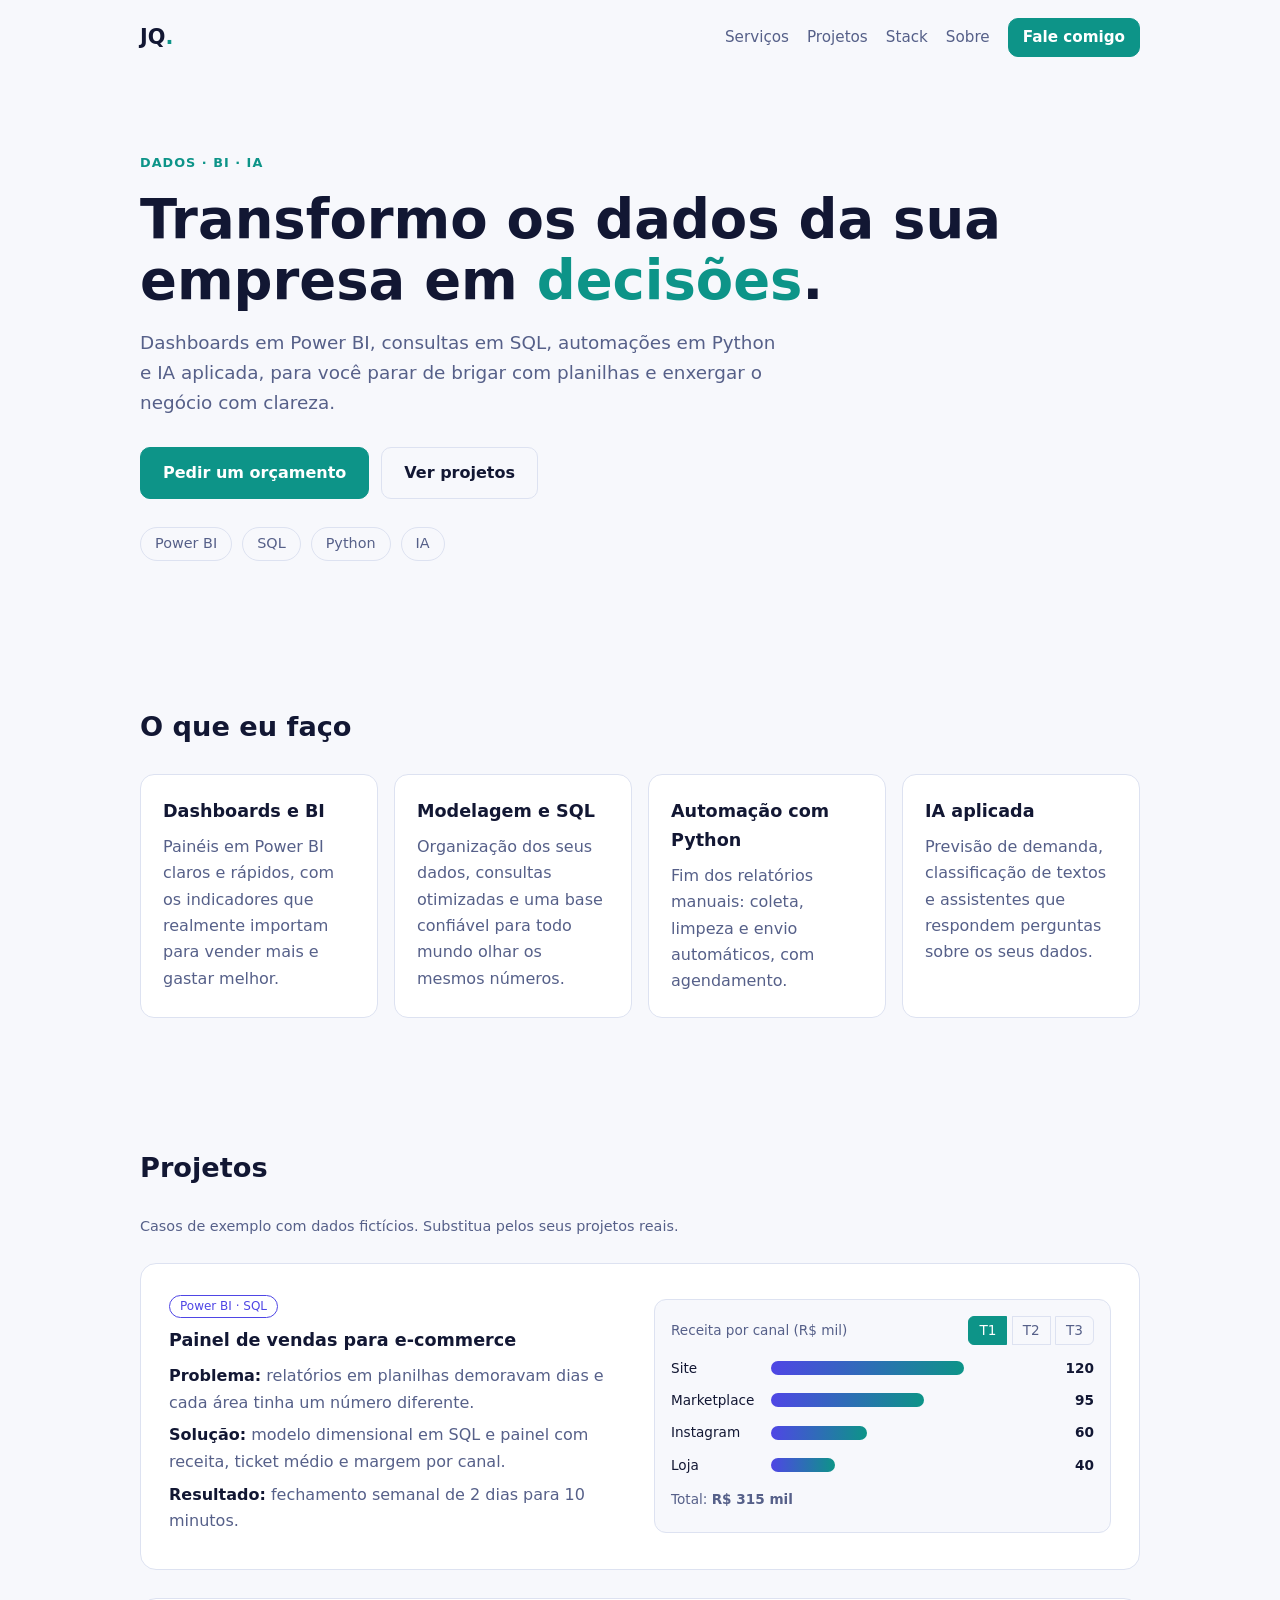
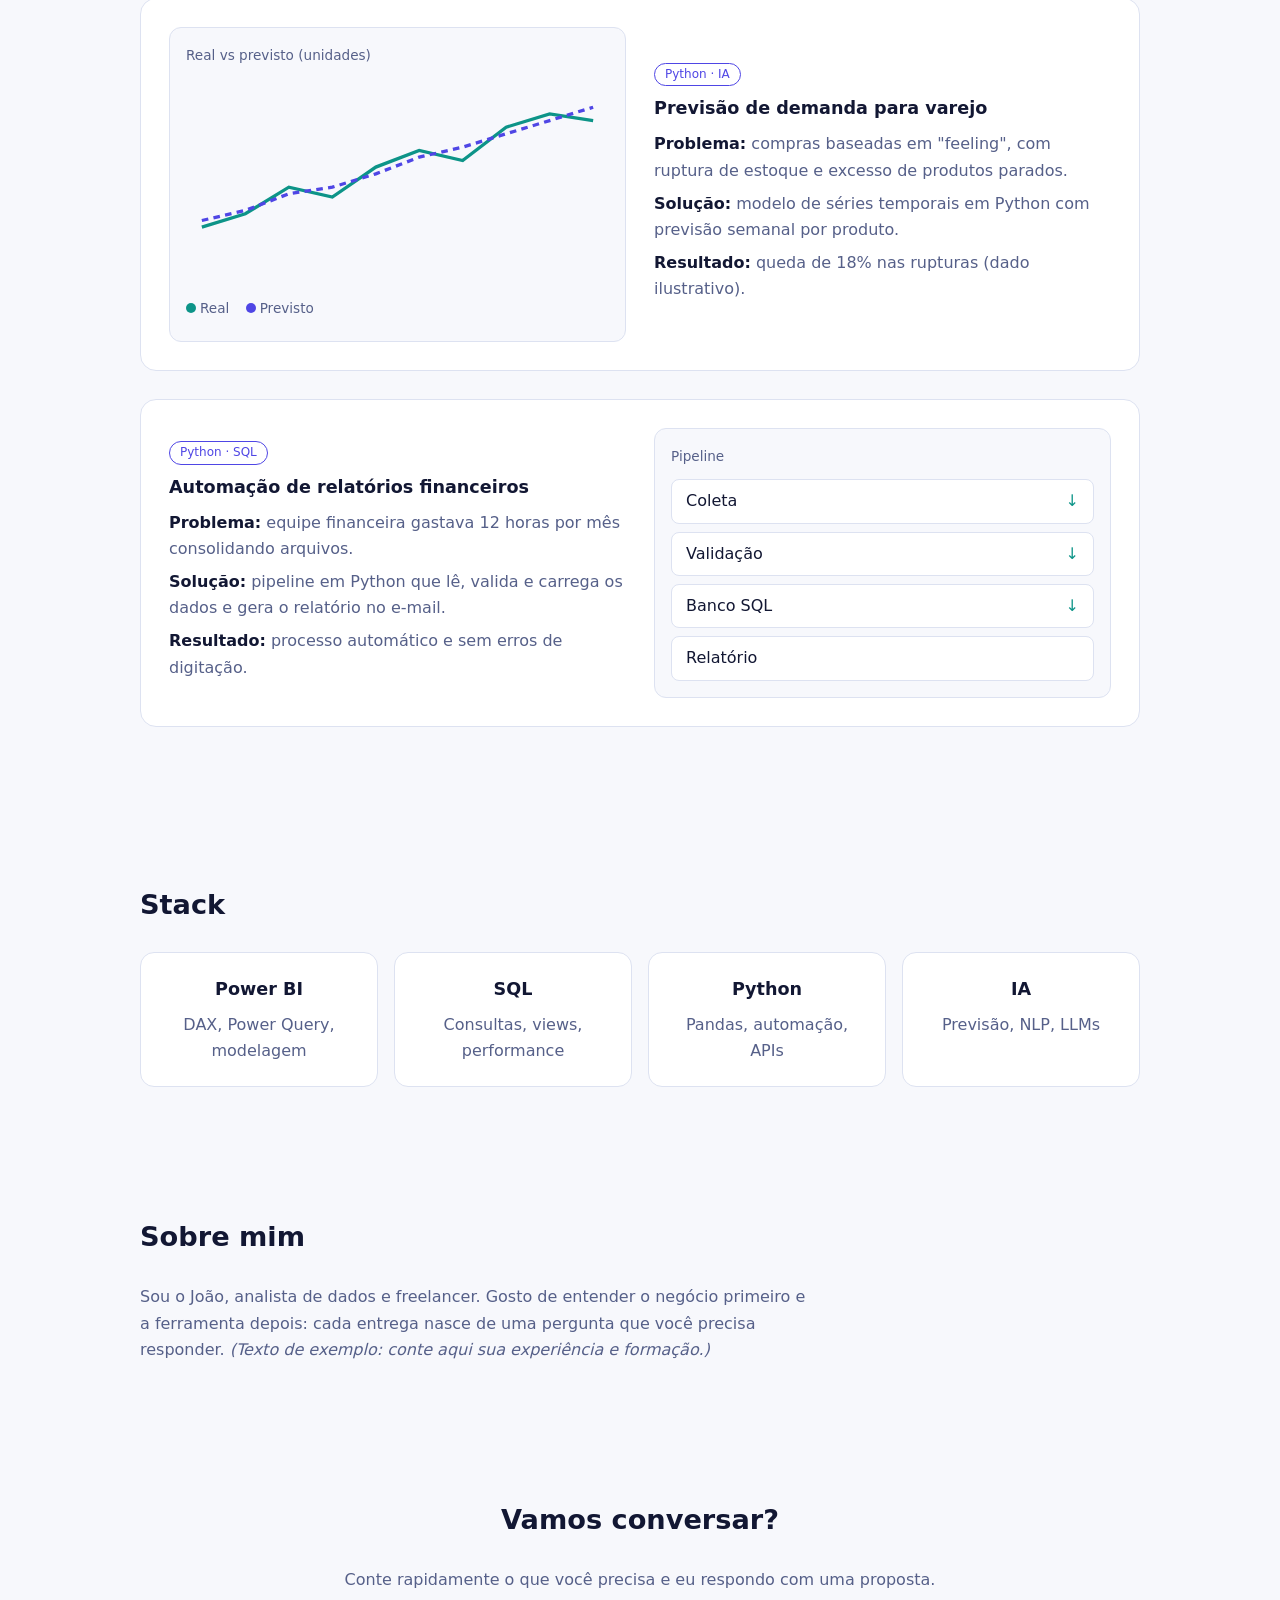
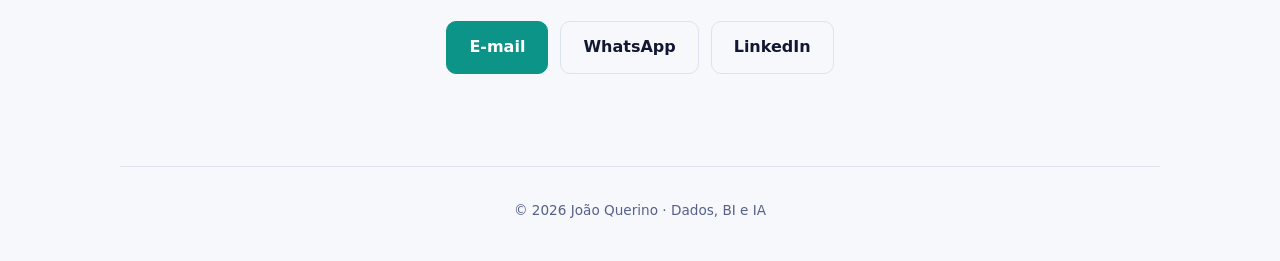
==== index.html @ 21e2fc3e "Versão de exemplo do portfolio" ====
<!doctype html>
<html lang="pt-BR">
<head>
  <meta charset="utf-8">
  <meta name="viewport" content="width=device-width, initial-scale=1">
  <title>João Querino | Dados, BI e IA</title>
  <meta name="description" content="Freelancer em Dados e BI: dashboards em Power BI, SQL, Python e soluções com IA para transformar dados em decisões.">
  <meta property="og:title" content="João Querino | Dados, BI e IA">
  <meta property="og:description" content="Dashboards, automação de relatórios e IA aplicada aos dados da sua empresa.">
  <meta property="og:type" content="website">
  <link rel="stylesheet" href="style.css">
</head>
<body>
  <header class="nav">
    <a class="brand" href="#topo">JQ<span>.</span></a>
    <nav>
      <a href="#servicos">Serviços</a>
      <a href="#projetos">Projetos</a>
      <a href="#stack">Stack</a>
      <a href="#sobre">Sobre</a>
      <a class="btn small" href="#contato">Fale comigo</a>
    </nav>
  </header>

  <main id="topo">
    <section class="hero">
      <p class="eyebrow">Dados · BI · IA</p>
      <h1>Transformo os dados da sua empresa em <em>decisões</em>.</h1>
      <p class="lead">Dashboards em Power BI, consultas em SQL, automações em Python e IA aplicada, para você parar de brigar com planilhas e enxergar o negócio com clareza.</p>
      <div class="actions">
        <a class="btn" href="#contato">Pedir um orçamento</a>
        <a class="btn ghost" href="#projetos">Ver projetos</a>
      </div>
      <ul class="badges">
        <li>Power BI</li><li>SQL</li><li>Python</li><li>IA</li>
      </ul>
    </section>

    <section id="servicos">
      <h2>O que eu faço</h2>
      <div class="grid">
        <article class="card">
          <h3>Dashboards e BI</h3>
          <p>Painéis em Power BI claros e rápidos, com os indicadores que realmente importam para vender mais e gastar melhor.</p>
        </article>
        <article class="card">
          <h3>Modelagem e SQL</h3>
          <p>Organização dos seus dados, consultas otimizadas e uma base confiável para todo mundo olhar os mesmos números.</p>
        </article>
        <article class="card">
          <h3>Automação com Python</h3>
          <p>Fim dos relatórios manuais: coleta, limpeza e envio automáticos, com agendamento.</p>
        </article>
        <article class="card">
          <h3>IA aplicada</h3>
          <p>Previsão de demanda, classificação de textos e assistentes que respondem perguntas sobre os seus dados.</p>
        </article>
      </div>
    </section>

    <section id="projetos">
      <h2>Projetos</h2>
      <p class="note">Casos de exemplo com dados fictícios. Substitua pelos seus projetos reais.</p>

      <article class="case">
        <div class="case-text">
          <span class="tag">Power BI · SQL</span>
          <h3>Painel de vendas para e-commerce</h3>
          <p><strong>Problema:</strong> relatórios em planilhas demoravam dias e cada área tinha um número diferente.</p>
          <p><strong>Solução:</strong> modelo dimensional em SQL e painel com receita, ticket médio e margem por canal.</p>
          <p><strong>Resultado:</strong> fechamento semanal de 2 dias para 10 minutos.</p>
        </div>
        <div class="demo" aria-label="Demonstração interativa com dados fictícios">
          <div class="demo-head">
            <span>Receita por canal (R$ mil)</span>
            <div class="seg" role="group" aria-label="Período">
              <button data-p="q1" class="on">T1</button>
              <button data-p="q2">T2</button>
              <button data-p="q3">T3</button>
            </div>
          </div>
          <div id="bars" class="bars"></div>
          <p class="demo-foot">Total: <strong id="total"></strong></p>
        </div>
      </article>

      <article class="case rev">
        <div class="case-text">
          <span class="tag">Python · IA</span>
          <h3>Previsão de demanda para varejo</h3>
          <p><strong>Problema:</strong> compras baseadas em "feeling", com ruptura de estoque e excesso de produtos parados.</p>
          <p><strong>Solução:</strong> modelo de séries temporais em Python com previsão semanal por produto.</p>
          <p><strong>Resultado:</strong> queda de 18% nas rupturas (dado ilustrativo).</p>
        </div>
        <div class="demo">
          <div class="demo-head"><span>Real vs previsto (unidades)</span></div>
          <svg id="line" viewBox="0 0 320 150" role="img" aria-label="Gráfico de linha real versus previsto"></svg>
          <p class="demo-foot"><span class="dot a"></span>Real <span class="dot b"></span>Previsto</p>
        </div>
      </article>

      <article class="case">
        <div class="case-text">
          <span class="tag">Python · SQL</span>
          <h3>Automação de relatórios financeiros</h3>
          <p><strong>Problema:</strong> equipe financeira gastava 12 horas por mês consolidando arquivos.</p>
          <p><strong>Solução:</strong> pipeline em Python que lê, valida e carrega os dados e gera o relatório no e-mail.</p>
          <p><strong>Resultado:</strong> processo automático e sem erros de digitação.</p>
        </div>
        <div class="demo">
          <div class="demo-head"><span>Pipeline</span></div>
          <ol class="flow">
            <li>Coleta</li><li>Validação</li><li>Banco SQL</li><li>Relatório</li>
          </ol>
        </div>
      </article>
    </section>

    <section id="stack">
      <h2>Stack</h2>
      <div class="grid four">
        <div class="card center"><h3>Power BI</h3><p>DAX, Power Query, modelagem</p></div>
        <div class="card center"><h3>SQL</h3><p>Consultas, views, performance</p></div>
        <div class="card center"><h3>Python</h3><p>Pandas, automação, APIs</p></div>
        <div class="card center"><h3>IA</h3><p>Previsão, NLP, LLMs</p></div>
      </div>
    </section>

    <section id="sobre">
      <h2>Sobre mim</h2>
      <p class="about">Sou o João, analista de dados e freelancer. Gosto de entender o negócio primeiro e a ferramenta depois: cada entrega nasce de uma pergunta que você precisa responder. <em>(Texto de exemplo: conte aqui sua experiência e formação.)</em></p>
    </section>

    <section id="contato" class="contact">
      <h2>Vamos conversar?</h2>
      <p>Conte rapidamente o que você precisa e eu respondo com uma proposta.</p>
      <div class="actions center-a">
        <a class="btn" href="mailto:seuemail@exemplo.com">E-mail</a>
        <a class="btn ghost" href="https://wa.me/5500000000000">WhatsApp</a>
        <a class="btn ghost" href="https://www.linkedin.com/in/seu-perfil">LinkedIn</a>
      </div>
    </section>
  </main>

  <footer>© <span id="y"></span> João Querino · Dados, BI e IA</footer>
  <script src="script.js"></script>
</body>
</html>
---- style.css ----
:root{
  --bg:#0b1020;--bg2:#121933;--text:#e8ecf8;--muted:#9aa6c7;--line:#243055;
  --accent:#5eead4;--accent2:#818cf8;--on-accent:#06231f;
}
@media (prefers-color-scheme: light){
  :root{--bg:#f7f8fc;--bg2:#fff;--text:#121733;--muted:#566089;--line:#dde2f1;
    --accent:#0d9488;--accent2:#4f46e5;--on-accent:#fff}
}
*{box-sizing:border-box}
html{scroll-behavior:smooth}
body{margin:0;background:var(--bg);color:var(--text);
  font:16px/1.65 system-ui,-apple-system,"Segoe UI",Roboto,sans-serif}
a{color:inherit;text-decoration:none}
main,.nav,footer{max-width:1040px;margin:0 auto;padding-left:20px;padding-right:20px}
section{padding:64px 0}
h1{font-size:clamp(2rem,5vw,3.4rem);line-height:1.12;margin:.3em 0}
h1 em{font-style:normal;color:var(--accent)}
h2{font-size:1.7rem;margin:0 0 24px}
h3{margin:0 0 8px;font-size:1.1rem}
p{margin:.4em 0}
.nav{display:flex;justify-content:space-between;align-items:center;padding-top:18px;padding-bottom:18px;
  position:sticky;top:0;background:color-mix(in srgb,var(--bg) 85%,transparent);backdrop-filter:blur(8px);z-index:5}
.nav nav{display:flex;gap:18px;align-items:center;font-size:.95rem;color:var(--muted)}
.nav nav a:hover{color:var(--text)}
.brand{font-weight:800;font-size:1.3rem}
.brand span{color:var(--accent)}
.hero{padding-top:72px}
.eyebrow{color:var(--accent);font-weight:600;letter-spacing:.08em;text-transform:uppercase;font-size:.8rem}
.lead{color:var(--muted);font-size:1.15rem;max-width:640px}
.actions{display:flex;gap:12px;flex-wrap:wrap;margin:28px 0}
.center-a{justify-content:center}
.btn{background:var(--accent);color:var(--on-accent);padding:12px 22px;border-radius:10px;font-weight:600;
  border:1px solid var(--accent);transition:transform .15s}
.btn:hover{transform:translateY(-2px)}
.btn.ghost{background:transparent;color:var(--text);border-color:var(--line)}
.btn.small{padding:6px 14px;color:var(--on-accent)}
.badges{display:flex;gap:10px;flex-wrap:wrap;list-style:none;padding:0}
.badges li{border:1px solid var(--line);padding:4px 14px;border-radius:99px;color:var(--muted);font-size:.9rem}
.grid{display:grid;grid-template-columns:repeat(auto-fit,minmax(230px,1fr));gap:16px}
.card{background:var(--bg2);border:1px solid var(--line);border-radius:14px;padding:22px}
.card p{color:var(--muted);margin:0}
.center{text-align:center}
.note{color:var(--muted);font-size:.9rem;margin-bottom:24px}
.case{display:grid;grid-template-columns:1fr 1fr;gap:28px;align-items:center;margin-bottom:28px;
  background:var(--bg2);border:1px solid var(--line);border-radius:16px;padding:28px}
.case.rev .demo{order:-1}
.case-text p{color:var(--muted)}
.case-text strong{color:var(--text)}
.tag{display:inline-block;font-size:.75rem;color:var(--accent2);border:1px solid var(--accent2);
  border-radius:99px;padding:1px 10px;margin-bottom:8px}
.demo{background:var(--bg);border:1px solid var(--line);border-radius:12px;padding:16px}
.demo-head{display:flex;justify-content:space-between;align-items:center;font-size:.85rem;color:var(--muted);margin-bottom:12px}
.seg button{background:none;border:1px solid var(--line);color:var(--muted);padding:2px 10px;cursor:pointer;font:inherit}
.seg button:first-child{border-radius:6px 0 0 6px}.seg button:last-child{border-radius:0 6px 6px 0}
.seg button.on{background:var(--accent);color:var(--on-accent);border-color:var(--accent)}
.bars{display:grid;gap:10px}
.bar{display:grid;grid-template-columns:90px 1fr 40px;gap:10px;align-items:center;font-size:.85rem}
.bar i{display:block;height:14px;border-radius:7px;background:linear-gradient(90deg,var(--accent2),var(--accent));
  transition:width .5s}
.bar b{text-align:right;font-weight:600}
.demo-foot{font-size:.85rem;color:var(--muted);margin-top:12px}
.dot{display:inline-block;width:10px;height:10px;border-radius:50%;margin:0 4px 0 12px}
.dot:first-child{margin-left:0}
.dot.a{background:var(--accent)}.dot.b{background:var(--accent2)}
svg{width:100%;height:auto}
.flow{list-style:none;margin:0;padding:0;display:grid;gap:8px}
.flow li{background:var(--bg2);border:1px solid var(--line);border-radius:8px;padding:8px 14px;position:relative}
.flow li:not(:last-child)::after{content:"↓";position:absolute;right:14px;color:var(--accent)}
.about{max-width:680px;color:var(--muted)}
.contact{text-align:center}
.contact p{color:var(--muted)}
footer{padding-top:32px;padding-bottom:40px;color:var(--muted);font-size:.85rem;border-top:1px solid var(--line);text-align:center}
@media (max-width:760px){
  .case{grid-template-columns:1fr}.case.rev .demo{order:0}
  .nav nav a:not(.btn){display:none}
  section{padding:44px 0}
}
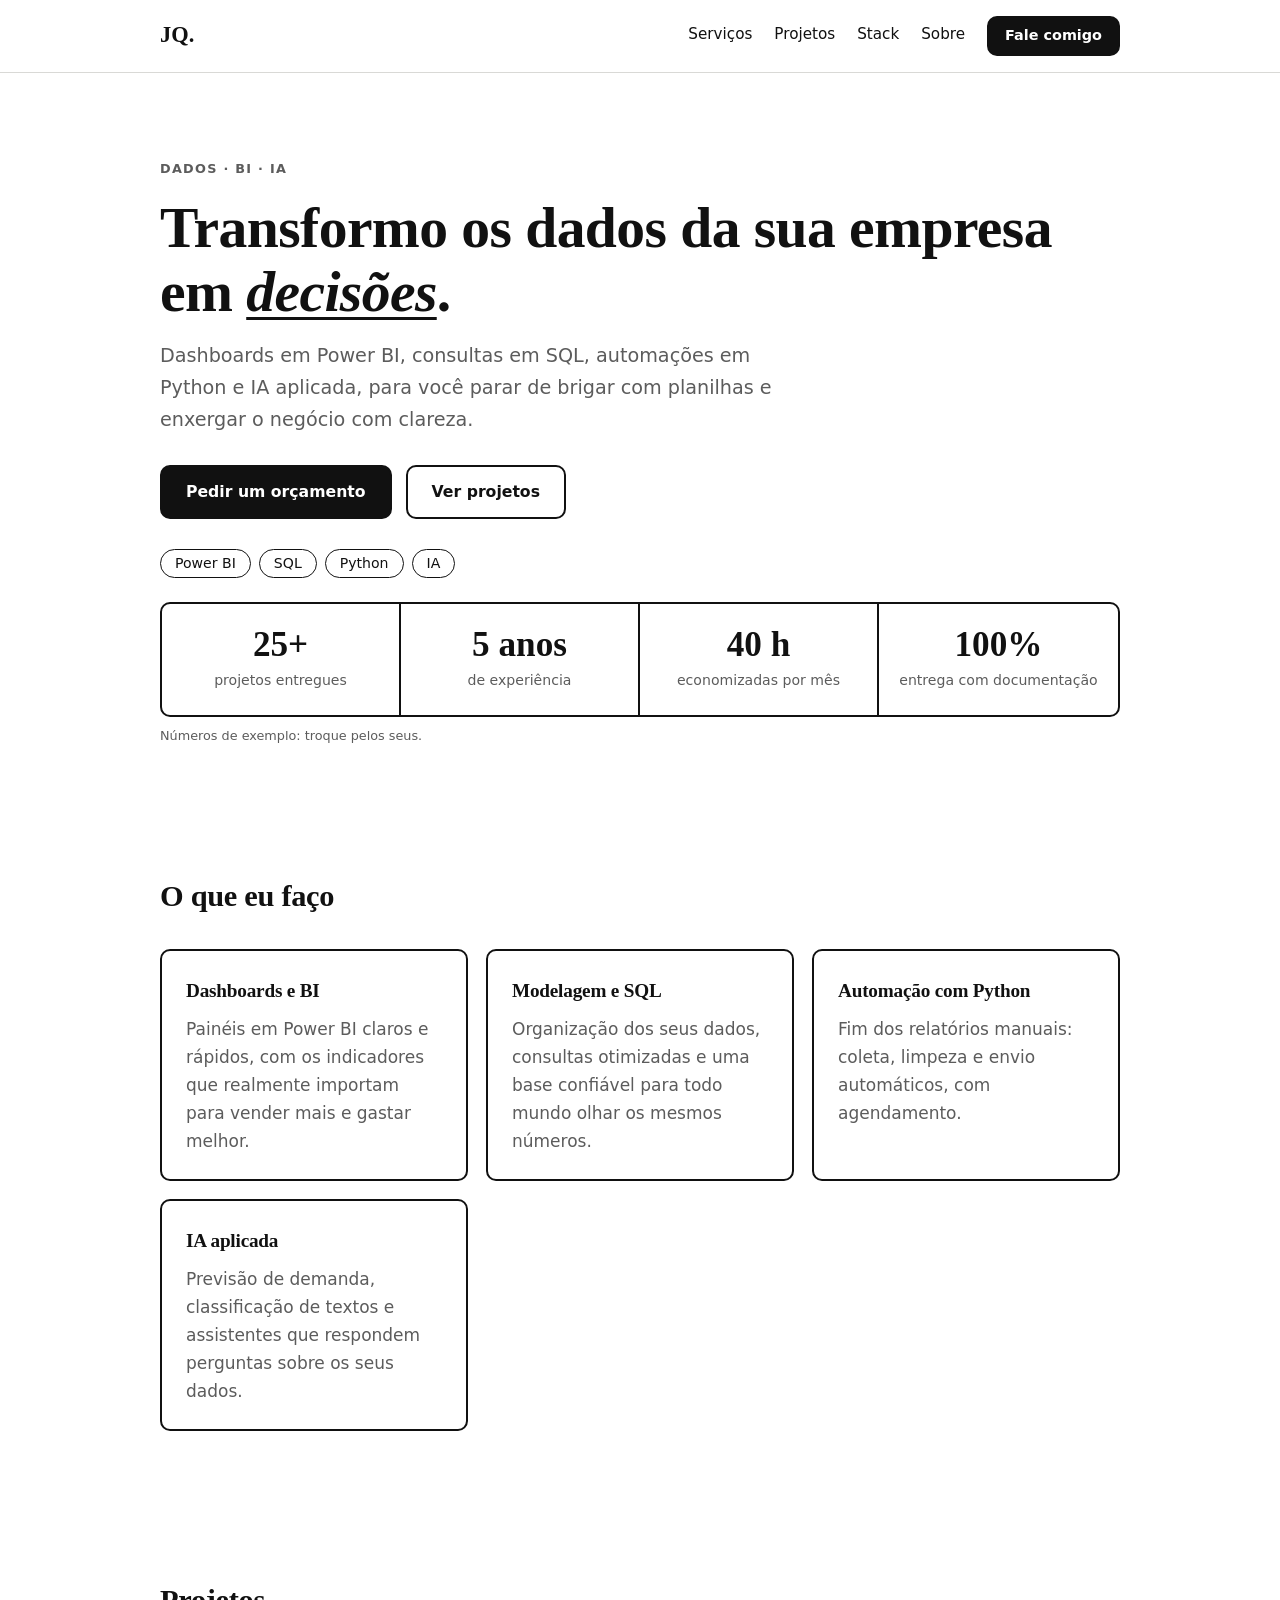
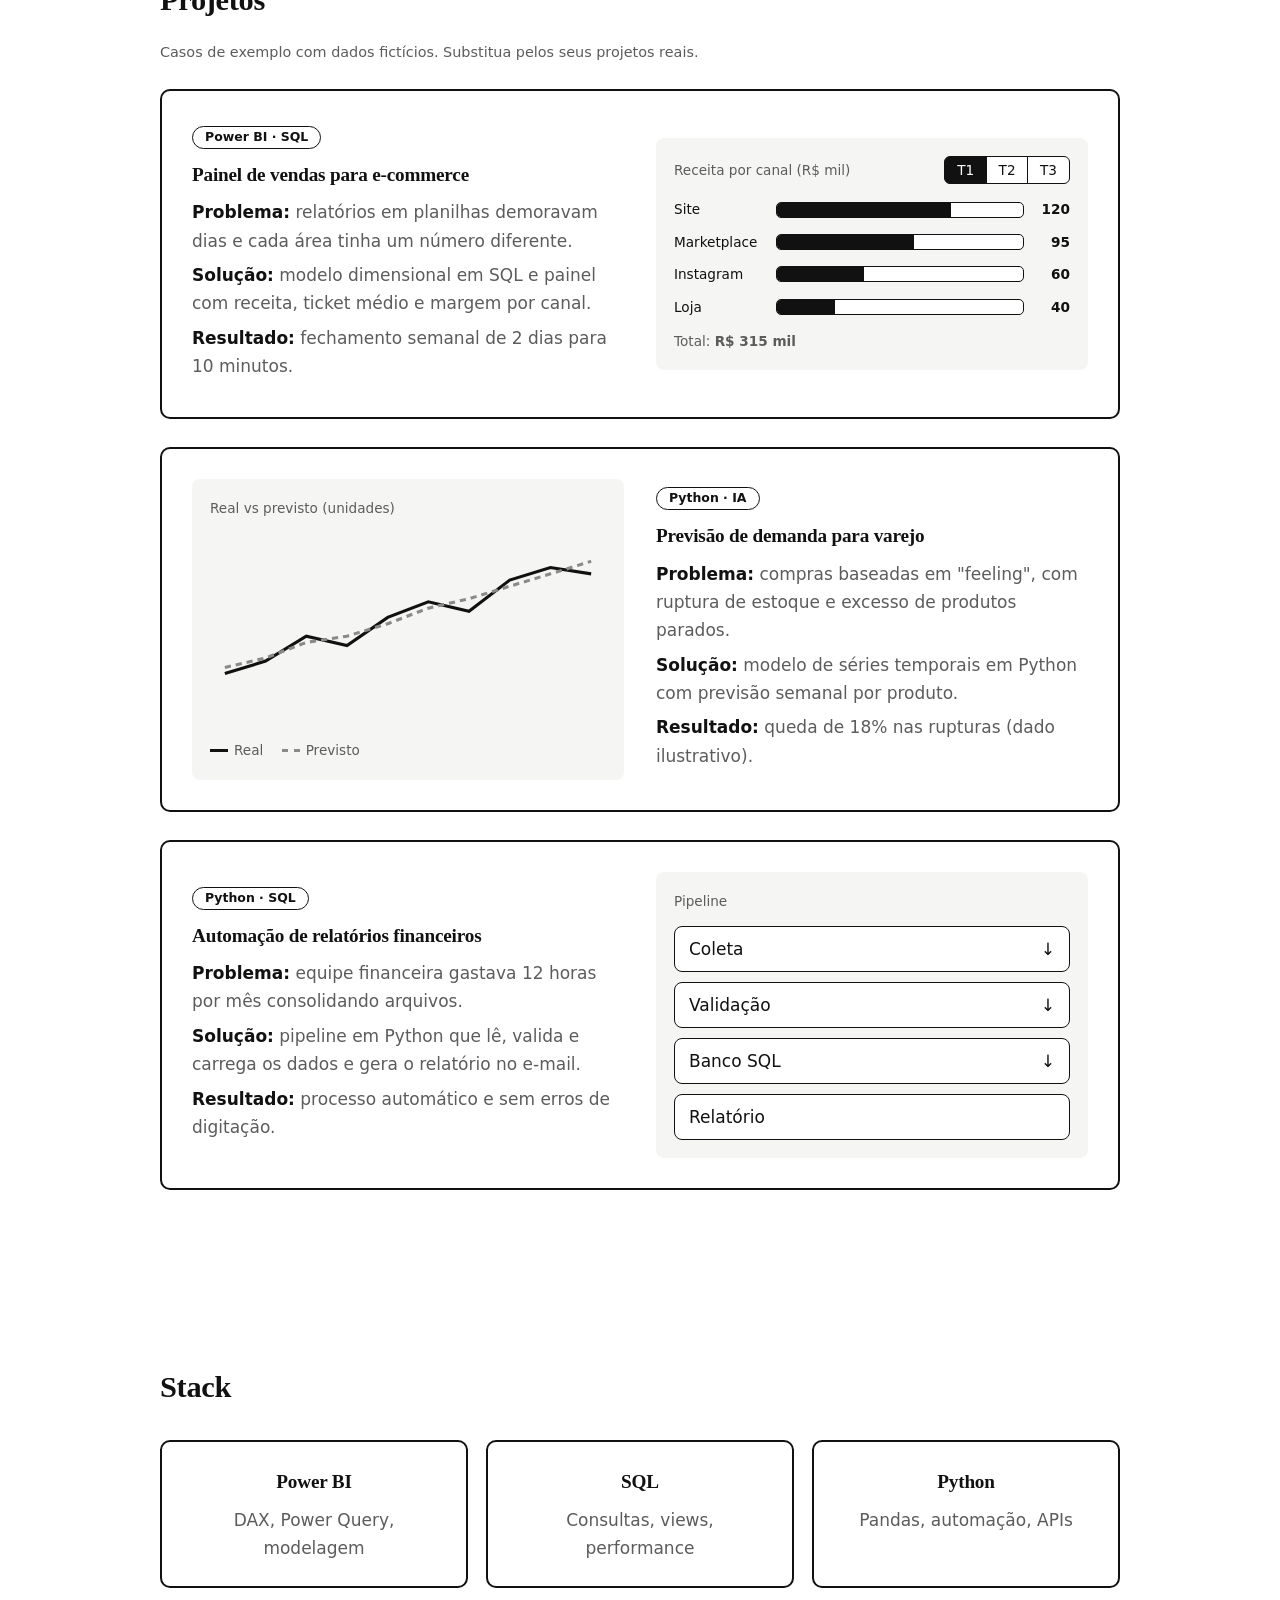
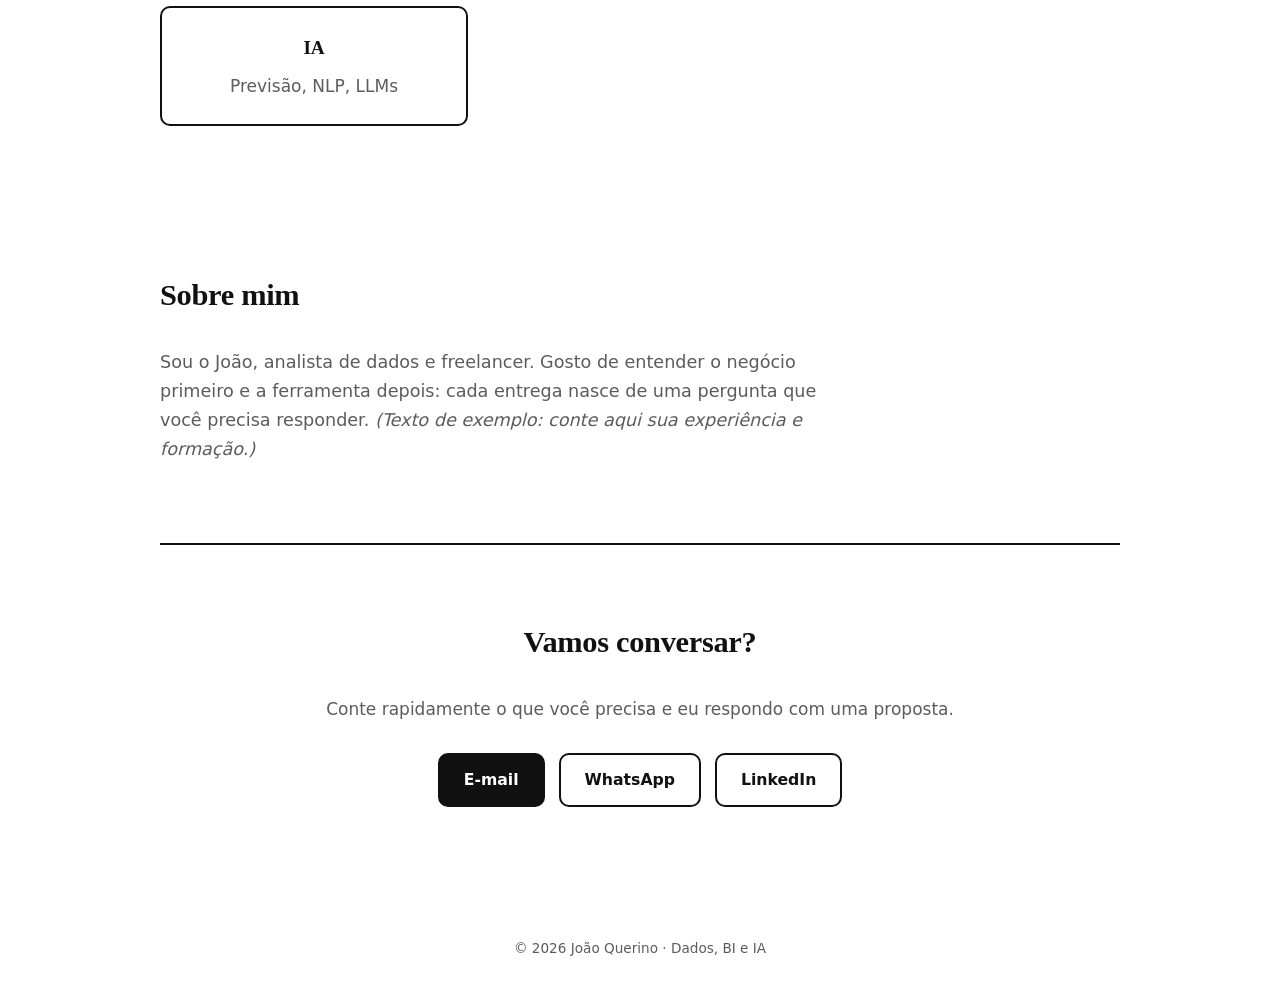
==== commit d1a71e4f: "Visual branco com contornos pretos, botoes com hover e faixa de numeros" ====
--- a/index.html
+++ b/index.html
@@ -34,6 +34,13 @@
       <ul class="badges">
         <li>Power BI</li><li>SQL</li><li>Python</li><li>IA</li>
       </ul>
+      <div class="stats">
+        <div><b>25+</b><span>projetos entregues</span></div>
+        <div><b>5 anos</b><span>de experiência</span></div>
+        <div><b>40 h</b><span>economizadas por mês</span></div>
+        <div><b>100%</b><span>entrega com documentação</span></div>
+      </div>
+      <p class="stats-note">Números de exemplo: troque pelos seus.</p>
     </section>
 
     <section id="servicos">
--- a/style.css
+++ b/style.css
@@ -1,77 +1,107 @@
 :root{
-  --bg:#0b1020;--bg2:#121933;--text:#e8ecf8;--muted:#9aa6c7;--line:#243055;
-  --accent:#5eead4;--accent2:#818cf8;--on-accent:#06231f;
-}
-@media (prefers-color-scheme: light){
-  :root{--bg:#f7f8fc;--bg2:#fff;--text:#121733;--muted:#566089;--line:#dde2f1;
-    --accent:#0d9488;--accent2:#4f46e5;--on-accent:#fff}
+  --bg:#fff;--soft:#f5f5f3;--text:#111;--muted:#5c5c5c;--line:#111;--hair:#d9d9d6;
+  --radius:10px;
 }
 *{box-sizing:border-box}
 html{scroll-behavior:smooth}
 body{margin:0;background:var(--bg);color:var(--text);
-  font:16px/1.65 system-ui,-apple-system,"Segoe UI",Roboto,sans-serif}
+  font:17px/1.65 system-ui,-apple-system,"Segoe UI",Roboto,sans-serif}
 a{color:inherit;text-decoration:none}
-main,.nav,footer{max-width:1040px;margin:0 auto;padding-left:20px;padding-right:20px}
-section{padding:64px 0}
-h1{font-size:clamp(2rem,5vw,3.4rem);line-height:1.12;margin:.3em 0}
-h1 em{font-style:normal;color:var(--accent)}
-h2{font-size:1.7rem;margin:0 0 24px}
-h3{margin:0 0 8px;font-size:1.1rem}
+main,.nav,footer{max-width:1000px;margin:0 auto;padding-left:20px;padding-right:20px}
+section{padding:72px 0}
+h1,h2,h3{font-family:ui-serif,Georgia,"Times New Roman",serif;font-weight:700;letter-spacing:-.01em}
+h1{font-size:clamp(2.2rem,5.5vw,3.6rem);line-height:1.1;margin:.3em 0}
+h1 em{font-style:italic;text-decoration:underline;text-decoration-thickness:3px;text-underline-offset:6px}
+h2{font-size:1.9rem;margin:0 0 28px}
+h3{margin:0 0 8px;font-size:1.2rem}
 p{margin:.4em 0}
-.nav{display:flex;justify-content:space-between;align-items:center;padding-top:18px;padding-bottom:18px;
-  position:sticky;top:0;background:color-mix(in srgb,var(--bg) 85%,transparent);backdrop-filter:blur(8px);z-index:5}
-.nav nav{display:flex;gap:18px;align-items:center;font-size:.95rem;color:var(--muted)}
-.nav nav a:hover{color:var(--text)}
-.brand{font-weight:800;font-size:1.3rem}
-.brand span{color:var(--accent)}
-.hero{padding-top:72px}
-.eyebrow{color:var(--accent);font-weight:600;letter-spacing:.08em;text-transform:uppercase;font-size:.8rem}
-.lead{color:var(--muted);font-size:1.15rem;max-width:640px}
-.actions{display:flex;gap:12px;flex-wrap:wrap;margin:28px 0}
+
+/* Botões */
+.btn{display:inline-block;padding:12px 24px;border:2px solid var(--line);border-radius:var(--radius);
+  background:var(--text);color:#fff;font-weight:600;font-size:.98rem;cursor:pointer;
+  box-shadow:0 0 0 var(--line);transition:transform .15s,box-shadow .15s,background .15s,color .15s}
+.btn:hover{transform:translate(-3px,-3px);box-shadow:4px 4px 0 var(--line);background:#fff;color:var(--text)}
+.btn:active{transform:translate(0,0);box-shadow:0 0 0 var(--line)}
+.btn.ghost{background:#fff;color:var(--text)}
+.btn.ghost:hover{background:var(--text);color:#fff}
+.btn:focus-visible,.seg button:focus-visible,a:focus-visible{outline:3px solid #111;outline-offset:3px}
+.btn.small{padding:6px 16px;font-size:.9rem}
+
+.nav{display:flex;justify-content:space-between;align-items:center;padding-top:16px;padding-bottom:16px;
+  position:sticky;top:0;background:rgba(255,255,255,.92);backdrop-filter:blur(6px);z-index:5;
+  border-bottom:1px solid var(--hair);max-width:none;padding-left:max(20px,calc((100% - 1000px)/2 + 20px));
+  padding-right:max(20px,calc((100% - 1000px)/2 + 20px))}
+.nav nav{display:flex;gap:22px;align-items:center;font-size:.95rem}
+.nav nav a:not(.btn){background:linear-gradient(currentColor,currentColor) 0 100%/0 2px no-repeat;
+  transition:background-size .2s;padding-bottom:2px}
+.nav nav a:not(.btn):hover{background-size:100% 2px}
+.brand{font-family:ui-serif,Georgia,serif;font-weight:700;font-size:1.4rem}
+
+.hero{padding-top:80px;padding-bottom:48px}
+.eyebrow{font-weight:600;letter-spacing:.1em;text-transform:uppercase;font-size:.8rem;color:var(--muted)}
+.lead{color:var(--muted);font-size:1.2rem;max-width:640px}
+.actions{display:flex;gap:14px;flex-wrap:wrap;margin:30px 0}
 .center-a{justify-content:center}
-.btn{background:var(--accent);color:var(--on-accent);padding:12px 22px;border-radius:10px;font-weight:600;
-  border:1px solid var(--accent);transition:transform .15s}
-.btn:hover{transform:translateY(-2px)}
-.btn.ghost{background:transparent;color:var(--text);border-color:var(--line)}
-.btn.small{padding:6px 14px;color:var(--on-accent)}
-.badges{display:flex;gap:10px;flex-wrap:wrap;list-style:none;padding:0}
-.badges li{border:1px solid var(--line);padding:4px 14px;border-radius:99px;color:var(--muted);font-size:.9rem}
-.grid{display:grid;grid-template-columns:repeat(auto-fit,minmax(230px,1fr));gap:16px}
-.card{background:var(--bg2);border:1px solid var(--line);border-radius:14px;padding:22px}
+.badges{display:flex;gap:8px;flex-wrap:wrap;list-style:none;padding:0;margin:0}
+.badges li{border:1.5px solid var(--line);padding:2px 14px;border-radius:99px;font-size:.88rem;font-weight:500}
+
+/* Números */
+.stats{display:grid;grid-template-columns:repeat(4,1fr);border:2px solid var(--line);border-radius:var(--radius);
+  margin:24px 0 8px;overflow:hidden}
+.stats div{padding:22px 16px;text-align:center;border-right:2px solid var(--line)}
+.stats div:last-child{border-right:0}
+.stats b{display:block;font-family:ui-serif,Georgia,serif;font-size:2.2rem;line-height:1.1}
+.stats span{font-size:.88rem;color:var(--muted)}
+.stats-note{font-size:.8rem;color:var(--muted)}
+
+.grid{display:grid;grid-template-columns:repeat(auto-fit,minmax(230px,1fr));gap:18px}
+.card{border:2px solid var(--line);border-radius:var(--radius);padding:24px;background:#fff;
+  transition:transform .15s,box-shadow .15s}
+.card:hover{transform:translate(-3px,-3px);box-shadow:5px 5px 0 var(--line)}
 .card p{color:var(--muted);margin:0}
 .center{text-align:center}
-.note{color:var(--muted);font-size:.9rem;margin-bottom:24px}
-.case{display:grid;grid-template-columns:1fr 1fr;gap:28px;align-items:center;margin-bottom:28px;
-  background:var(--bg2);border:1px solid var(--line);border-radius:16px;padding:28px}
+.note{color:var(--muted);font-size:.9rem;margin:-12px 0 24px}
+
+.case{display:grid;grid-template-columns:1fr 1fr;gap:32px;align-items:center;margin-bottom:28px;
+  border:2px solid var(--line);border-radius:var(--radius);padding:30px}
 .case.rev .demo{order:-1}
 .case-text p{color:var(--muted)}
 .case-text strong{color:var(--text)}
-.tag{display:inline-block;font-size:.75rem;color:var(--accent2);border:1px solid var(--accent2);
-  border-radius:99px;padding:1px 10px;margin-bottom:8px}
-.demo{background:var(--bg);border:1px solid var(--line);border-radius:12px;padding:16px}
-.demo-head{display:flex;justify-content:space-between;align-items:center;font-size:.85rem;color:var(--muted);margin-bottom:12px}
-.seg button{background:none;border:1px solid var(--line);color:var(--muted);padding:2px 10px;cursor:pointer;font:inherit}
-.seg button:first-child{border-radius:6px 0 0 6px}.seg button:last-child{border-radius:0 6px 6px 0}
-.seg button.on{background:var(--accent);color:var(--on-accent);border-color:var(--accent)}
+.tag{display:inline-block;font-size:.78rem;font-weight:600;border:1.5px solid var(--line);
+  border-radius:99px;padding:0 12px;margin-bottom:10px}
+.demo{background:var(--soft);border-radius:8px;padding:18px}
+.demo-head{display:flex;justify-content:space-between;align-items:center;font-size:.85rem;color:var(--muted);margin-bottom:14px}
+.seg{display:flex}
+.seg button{background:#fff;border:1.5px solid var(--line);color:var(--text);padding:2px 12px;cursor:pointer;
+  font:inherit;font-size:.85rem;margin-left:-1.5px;transition:background .15s,color .15s}
+.seg button:first-child{border-radius:6px 0 0 6px;margin-left:0}
+.seg button:last-child{border-radius:0 6px 6px 0}
+.seg button:hover{background:var(--hair)}
+.seg button.on{background:var(--text);color:#fff}
 .bars{display:grid;gap:10px}
-.bar{display:grid;grid-template-columns:90px 1fr 40px;gap:10px;align-items:center;font-size:.85rem}
-.bar i{display:block;height:14px;border-radius:7px;background:linear-gradient(90deg,var(--accent2),var(--accent));
-  transition:width .5s}
-.bar b{text-align:right;font-weight:600}
-.demo-foot{font-size:.85rem;color:var(--muted);margin-top:12px}
-.dot{display:inline-block;width:10px;height:10px;border-radius:50%;margin:0 4px 0 12px}
+.bar{display:grid;grid-template-columns:92px 1fr 36px;gap:10px;align-items:center;font-size:.85rem}
+.bar>div{background:#fff;border:1.5px solid var(--line);border-radius:5px;height:16px;overflow:hidden}
+.bar i{display:block;height:100%;background:var(--text);transition:width .5s}
+.bar b{text-align:right}
+.demo-foot{font-size:.85rem;color:var(--muted);margin:12px 0 0}
+.dot{display:inline-block;width:18px;height:0;border-top:3px solid var(--text);margin:0 6px 3px 14px}
 .dot:first-child{margin-left:0}
-.dot.a{background:var(--accent)}.dot.b{background:var(--accent2)}
+.dot.b{border-top-style:dashed;border-color:#8a8a8a}
 svg{width:100%;height:auto}
-.flow{list-style:none;margin:0;padding:0;display:grid;gap:8px}
-.flow li{background:var(--bg2);border:1px solid var(--line);border-radius:8px;padding:8px 14px;position:relative}
-.flow li:not(:last-child)::after{content:"↓";position:absolute;right:14px;color:var(--accent)}
-.about{max-width:680px;color:var(--muted)}
-.contact{text-align:center}
+.flow{list-style:none;margin:0;padding:0;display:grid;gap:10px}
+.flow li{background:#fff;border:1.5px solid var(--line);border-radius:8px;padding:8px 14px;position:relative;font-weight:500}
+.flow li:not(:last-child)::after{content:"↓";position:absolute;right:14px}
+.about{max-width:680px;color:var(--muted);font-size:1.1rem}
+.contact{text-align:center;border-top:2px solid var(--line)}
 .contact p{color:var(--muted)}
-footer{padding-top:32px;padding-bottom:40px;color:var(--muted);font-size:.85rem;border-top:1px solid var(--line);text-align:center}
+footer{padding-top:28px;padding-bottom:40px;color:var(--muted);font-size:.85rem;text-align:center}
+
 @media (max-width:760px){
-  .case{grid-template-columns:1fr}.case.rev .demo{order:0}
+  .case{grid-template-columns:1fr;padding:22px}.case.rev .demo{order:0}
   .nav nav a:not(.btn){display:none}
-  section{padding:44px 0}
+  section{padding:48px 0}
+  .stats{grid-template-columns:1fr 1fr}
+  .stats div:nth-child(2){border-right:0}
+  .stats div:nth-child(-n+2){border-bottom:2px solid var(--line)}
 }
+@media (prefers-reduced-motion:reduce){*{transition:none!important;scroll-behavior:auto}}
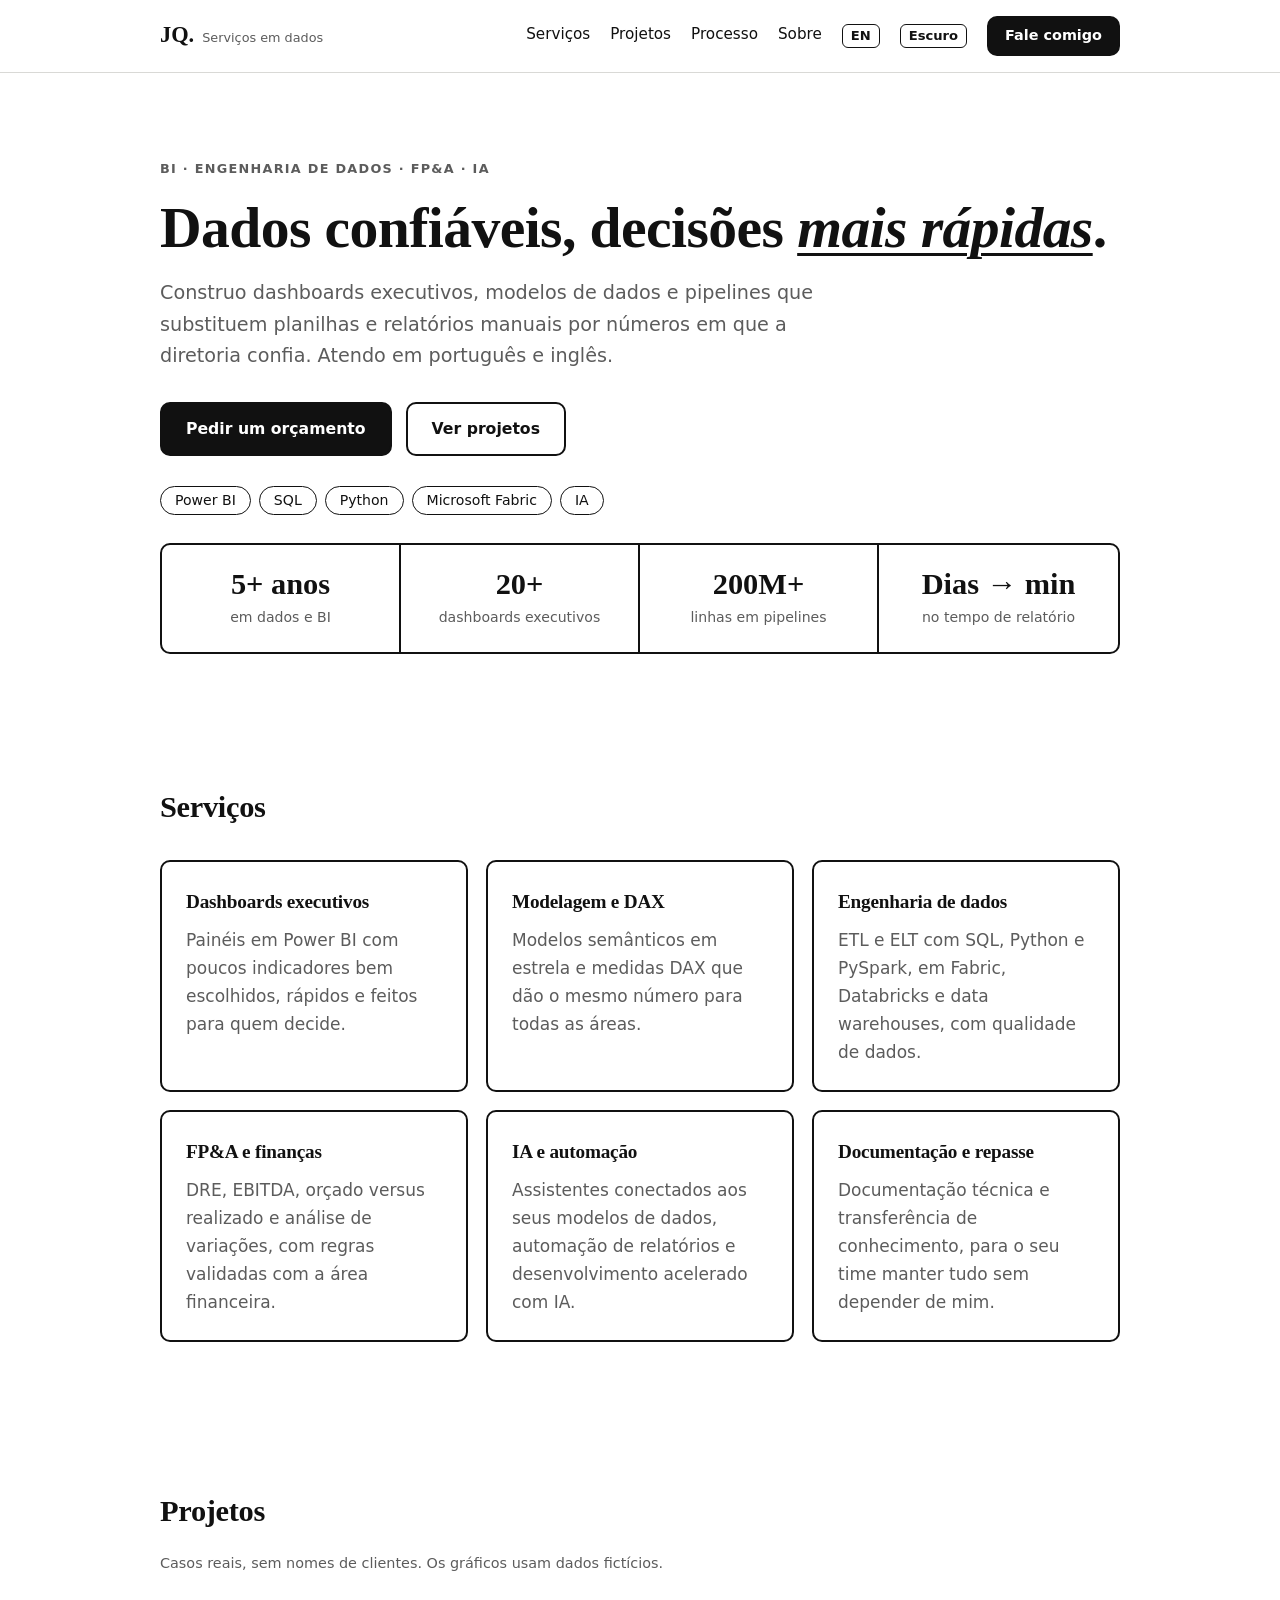
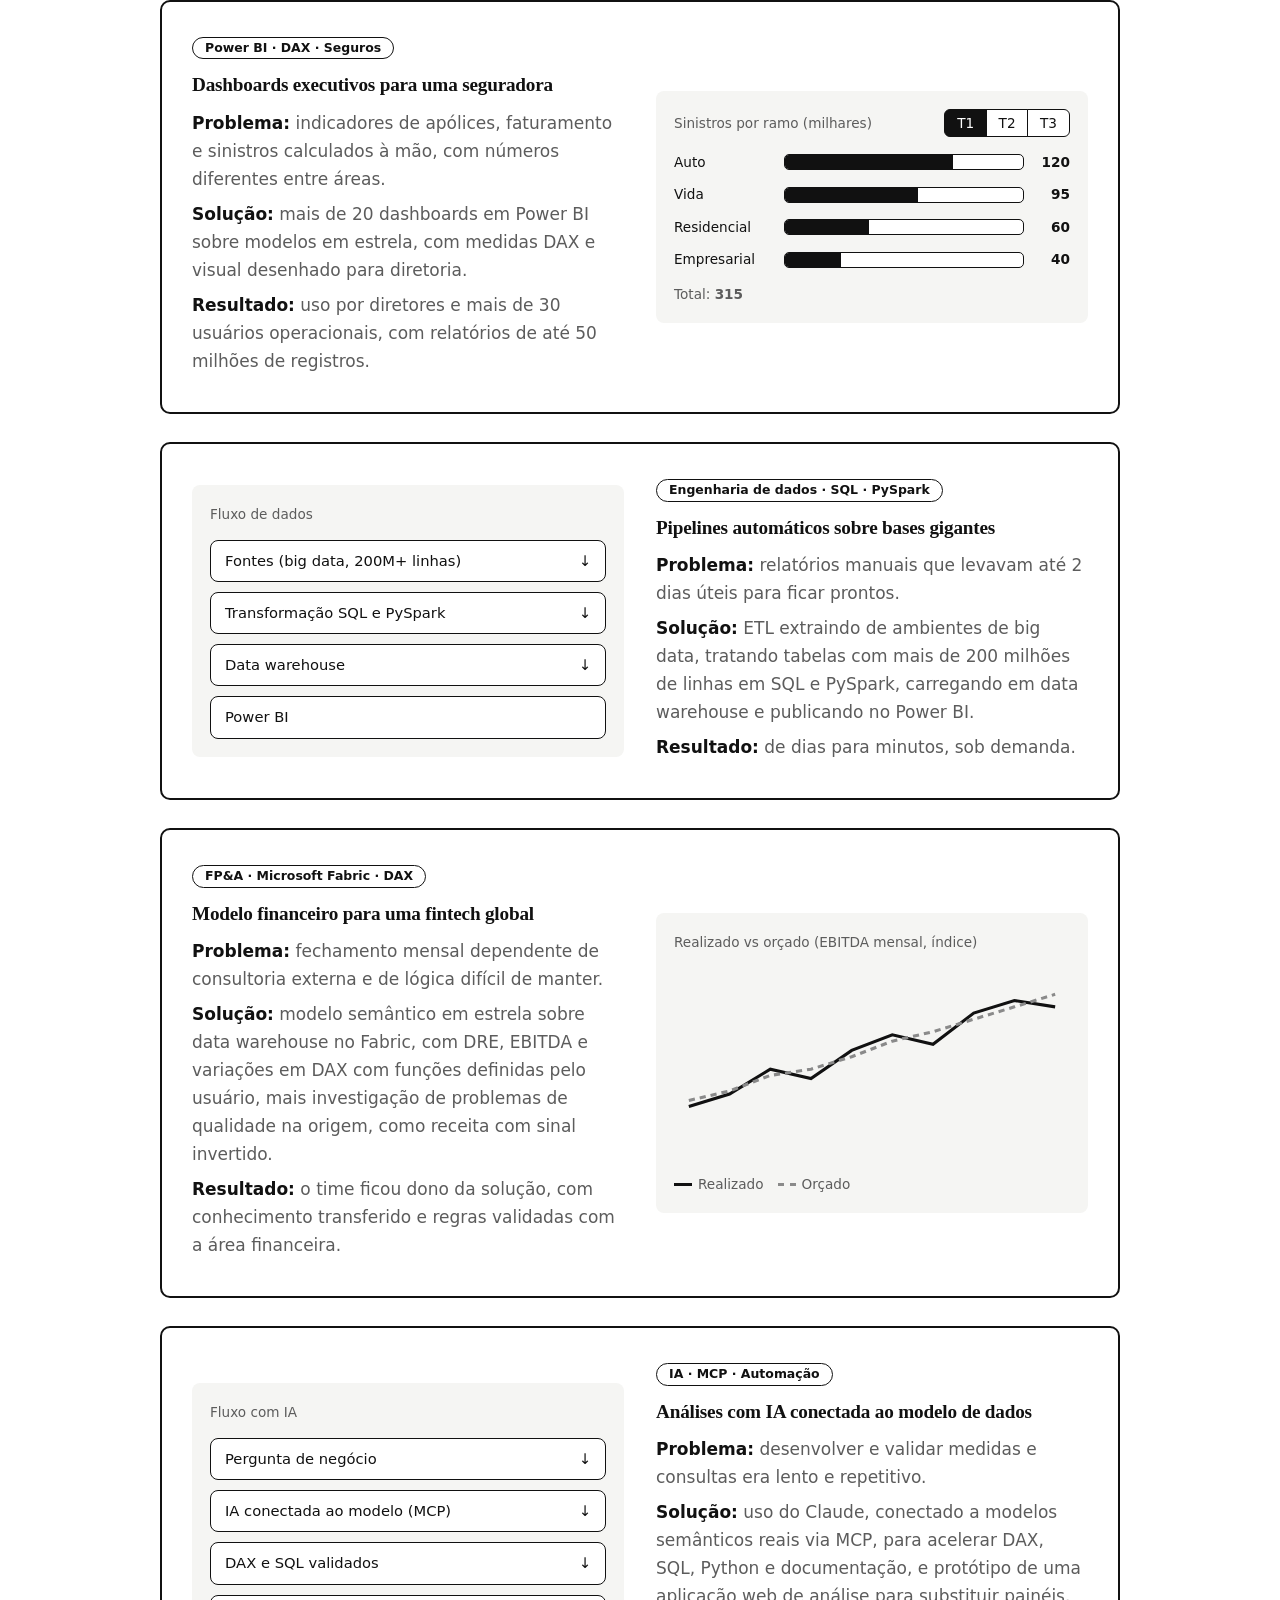
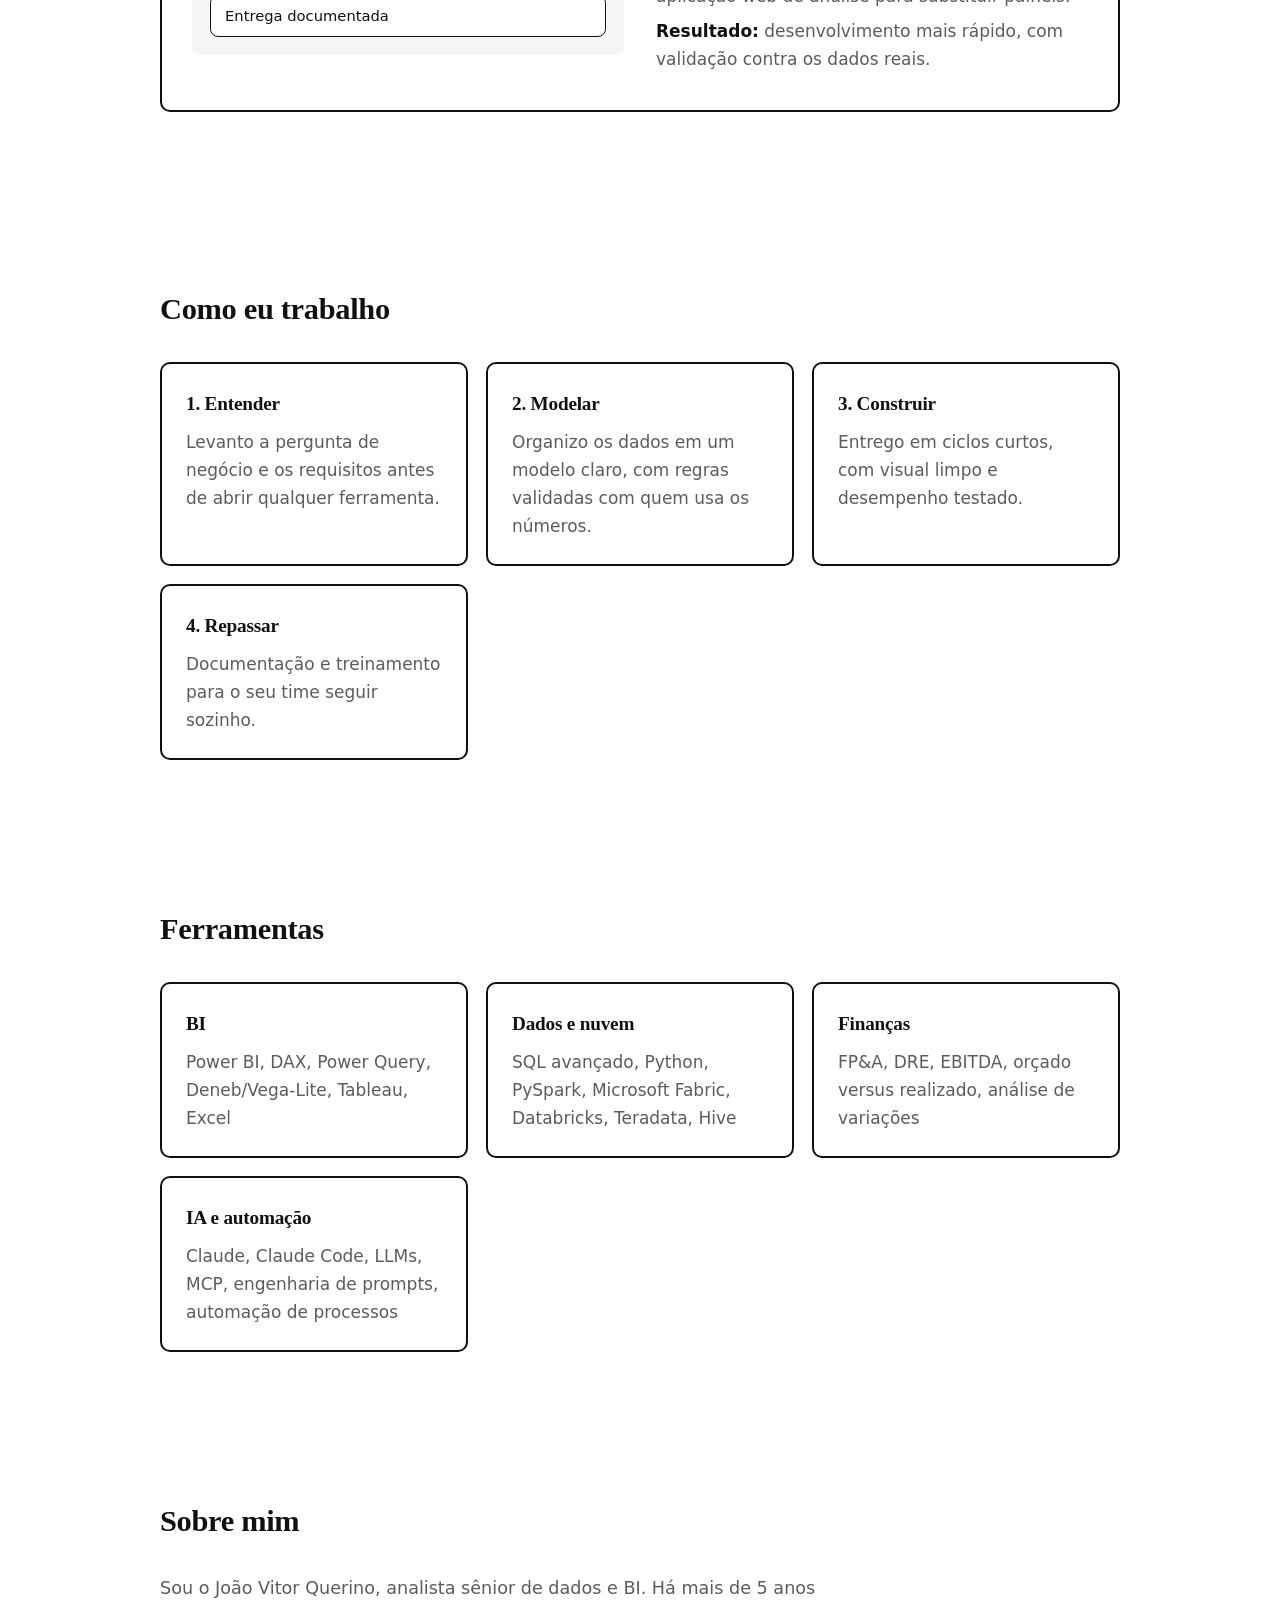
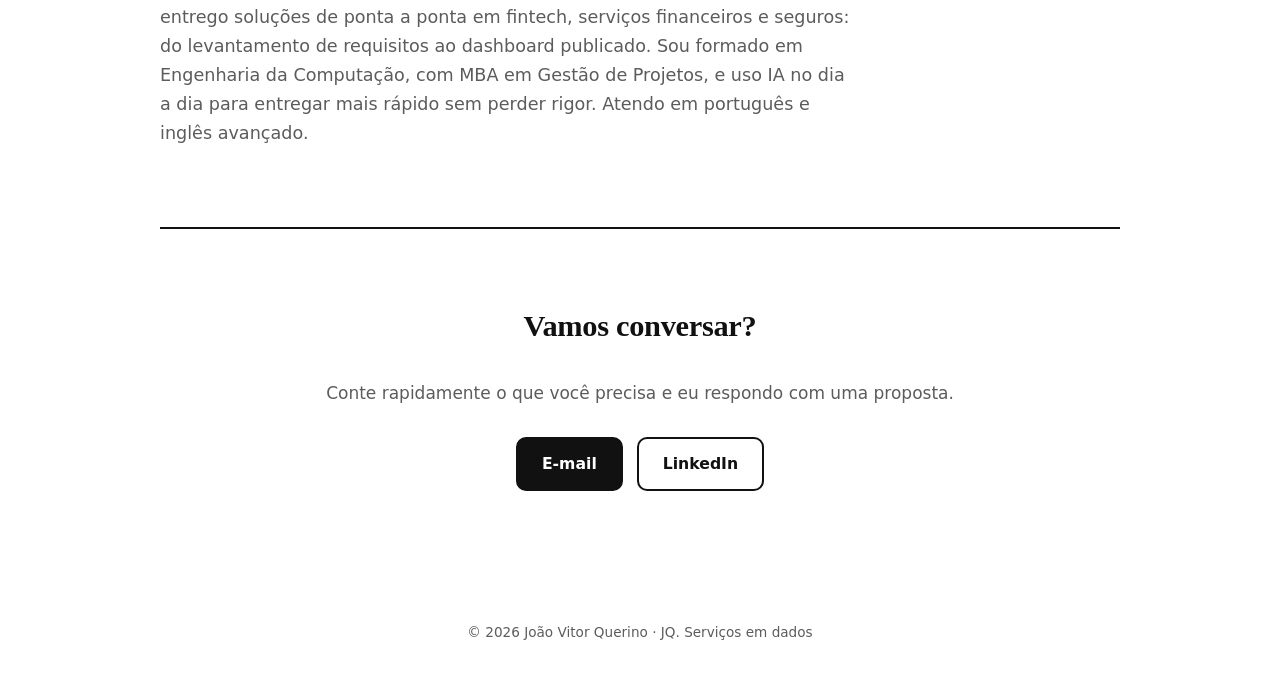
==== commit 7fc42d7e: "Conteudo baseado no CV, versao em ingles e modo escuro" ====
--- a/index.html
+++ b/index.html
@@ -3,84 +3,96 @@
 <head>
   <meta charset="utf-8">
   <meta name="viewport" content="width=device-width, initial-scale=1">
-  <title>João Querino | Dados, BI e IA</title>
-  <meta name="description" content="Freelancer em Dados e BI: dashboards em Power BI, SQL, Python e soluções com IA para transformar dados em decisões.">
-  <meta property="og:title" content="João Querino | Dados, BI e IA">
-  <meta property="og:description" content="Dashboards, automação de relatórios e IA aplicada aos dados da sua empresa.">
+  <title>JQ. Serviços em dados | João Querino</title>
+  <meta name="description" content="Power BI, SQL, Python, engenharia de dados, FP&A e IA aplicada. Dashboards executivos e pipelines de dados para empresas que precisam decidir com clareza.">
+  <meta property="og:title" content="JQ. Serviços em dados">
+  <meta property="og:description" content="Dashboards executivos, engenharia de dados e IA aplicada. Mais de 5 anos em fintech, serviços financeiros e seguros.">
   <meta property="og:type" content="website">
+  <link rel="alternate" hreflang="en" href="en/">
+  <link rel="alternate" hreflang="pt-BR" href="./">
+  <script>try{var t=localStorage.getItem("theme");if(t)document.documentElement.dataset.theme=t}catch(e){}</script>
   <link rel="stylesheet" href="style.css">
 </head>
 <body>
   <header class="nav">
-    <a class="brand" href="#topo">JQ<span>.</span></a>
+    <a class="brand" href="#topo">JQ.<small>Serviços em dados</small></a>
     <nav>
       <a href="#servicos">Serviços</a>
       <a href="#projetos">Projetos</a>
-      <a href="#stack">Stack</a>
+      <a href="#processo">Processo</a>
       <a href="#sobre">Sobre</a>
+      <a class="lang" href="en/" hreflang="en" aria-label="Switch to English">EN</a>
+      <button class="theme" type="button" aria-label="Alternar modo escuro">Escuro</button>
       <a class="btn small" href="#contato">Fale comigo</a>
     </nav>
   </header>
 
   <main id="topo">
     <section class="hero">
-      <p class="eyebrow">Dados · BI · IA</p>
-      <h1>Transformo os dados da sua empresa em <em>decisões</em>.</h1>
-      <p class="lead">Dashboards em Power BI, consultas em SQL, automações em Python e IA aplicada, para você parar de brigar com planilhas e enxergar o negócio com clareza.</p>
+      <p class="eyebrow">BI · Engenharia de dados · FP&amp;A · IA</p>
+      <h1>Dados confiáveis, decisões <em>mais rápidas</em>.</h1>
+      <p class="lead">Construo dashboards executivos, modelos de dados e pipelines que substituem planilhas e relatórios manuais por números em que a diretoria confia. Atendo em português e inglês.</p>
       <div class="actions">
         <a class="btn" href="#contato">Pedir um orçamento</a>
         <a class="btn ghost" href="#projetos">Ver projetos</a>
       </div>
       <ul class="badges">
-        <li>Power BI</li><li>SQL</li><li>Python</li><li>IA</li>
+        <li>Power BI</li><li>SQL</li><li>Python</li><li>Microsoft Fabric</li><li>IA</li>
       </ul>
       <div class="stats">
-        <div><b>25+</b><span>projetos entregues</span></div>
-        <div><b>5 anos</b><span>de experiência</span></div>
-        <div><b>40 h</b><span>economizadas por mês</span></div>
-        <div><b>100%</b><span>entrega com documentação</span></div>
+        <div><b>5+ anos</b><span>em dados e BI</span></div>
+        <div><b>20+</b><span>dashboards executivos</span></div>
+        <div><b>200M+</b><span>linhas em pipelines</span></div>
+        <div><b>Dias → min</b><span>no tempo de relatório</span></div>
       </div>
-      <p class="stats-note">Números de exemplo: troque pelos seus.</p>
     </section>
 
     <section id="servicos">
-      <h2>O que eu faço</h2>
+      <h2>Serviços</h2>
       <div class="grid">
         <article class="card">
-          <h3>Dashboards e BI</h3>
-          <p>Painéis em Power BI claros e rápidos, com os indicadores que realmente importam para vender mais e gastar melhor.</p>
+          <h3>Dashboards executivos</h3>
+          <p>Painéis em Power BI com poucos indicadores bem escolhidos, rápidos e feitos para quem decide.</p>
         </article>
         <article class="card">
-          <h3>Modelagem e SQL</h3>
-          <p>Organização dos seus dados, consultas otimizadas e uma base confiável para todo mundo olhar os mesmos números.</p>
+          <h3>Modelagem e DAX</h3>
+          <p>Modelos semânticos em estrela e medidas DAX que dão o mesmo número para todas as áreas.</p>
         </article>
         <article class="card">
-          <h3>Automação com Python</h3>
-          <p>Fim dos relatórios manuais: coleta, limpeza e envio automáticos, com agendamento.</p>
+          <h3>Engenharia de dados</h3>
+          <p>ETL e ELT com SQL, Python e PySpark, em Fabric, Databricks e data warehouses, com qualidade de dados.</p>
         </article>
         <article class="card">
-          <h3>IA aplicada</h3>
-          <p>Previsão de demanda, classificação de textos e assistentes que respondem perguntas sobre os seus dados.</p>
+          <h3>FP&amp;A e finanças</h3>
+          <p>DRE, EBITDA, orçado versus realizado e análise de variações, com regras validadas com a área financeira.</p>
+        </article>
+        <article class="card">
+          <h3>IA e automação</h3>
+          <p>Assistentes conectados aos seus modelos de dados, automação de relatórios e desenvolvimento acelerado com IA.</p>
+        </article>
+        <article class="card">
+          <h3>Documentação e repasse</h3>
+          <p>Documentação técnica e transferência de conhecimento, para o seu time manter tudo sem depender de mim.</p>
         </article>
       </div>
     </section>
 
     <section id="projetos">
       <h2>Projetos</h2>
-      <p class="note">Casos de exemplo com dados fictícios. Substitua pelos seus projetos reais.</p>
+      <p class="note">Casos reais, sem nomes de clientes. Os gráficos usam dados fictícios.</p>
 
       <article class="case">
         <div class="case-text">
-          <span class="tag">Power BI · SQL</span>
-          <h3>Painel de vendas para e-commerce</h3>
-          <p><strong>Problema:</strong> relatórios em planilhas demoravam dias e cada área tinha um número diferente.</p>
-          <p><strong>Solução:</strong> modelo dimensional em SQL e painel com receita, ticket médio e margem por canal.</p>
-          <p><strong>Resultado:</strong> fechamento semanal de 2 dias para 10 minutos.</p>
+          <span class="tag">Power BI · DAX · Seguros</span>
+          <h3>Dashboards executivos para uma seguradora</h3>
+          <p><strong>Problema:</strong> indicadores de apólices, faturamento e sinistros calculados à mão, com números diferentes entre áreas.</p>
+          <p><strong>Solução:</strong> mais de 20 dashboards em Power BI sobre modelos em estrela, com medidas DAX e visual desenhado para diretoria.</p>
+          <p><strong>Resultado:</strong> uso por diretores e mais de 30 usuários operacionais, com relatórios de até 50 milhões de registros.</p>
         </div>
         <div class="demo" aria-label="Demonstração interativa com dados fictícios">
           <div class="demo-head">
-            <span>Receita por canal (R$ mil)</span>
-            <div class="seg" role="group" aria-label="Período">
+            <span id="bars-title"></span>
+            <div class="seg" role="group" aria-label="Period">
               <button data-p="q1" class="on">T1</button>
               <button data-p="q2">T2</button>
               <button data-p="q3">T3</button>
@@ -93,63 +105,88 @@
 
       <article class="case rev">
         <div class="case-text">
-          <span class="tag">Python · IA</span>
-          <h3>Previsão de demanda para varejo</h3>
-          <p><strong>Problema:</strong> compras baseadas em "feeling", com ruptura de estoque e excesso de produtos parados.</p>
-          <p><strong>Solução:</strong> modelo de séries temporais em Python com previsão semanal por produto.</p>
-          <p><strong>Resultado:</strong> queda de 18% nas rupturas (dado ilustrativo).</p>
+          <span class="tag">Engenharia de dados · SQL · PySpark</span>
+          <h3>Pipelines automáticos sobre bases gigantes</h3>
+          <p><strong>Problema:</strong> relatórios manuais que levavam até 2 dias úteis para ficar prontos.</p>
+          <p><strong>Solução:</strong> ETL extraindo de ambientes de big data, tratando tabelas com mais de 200 milhões de linhas em SQL e PySpark, carregando em data warehouse e publicando no Power BI.</p>
+          <p><strong>Resultado:</strong> de dias para minutos, sob demanda.</p>
         </div>
         <div class="demo">
-          <div class="demo-head"><span>Real vs previsto (unidades)</span></div>
-          <svg id="line" viewBox="0 0 320 150" role="img" aria-label="Gráfico de linha real versus previsto"></svg>
-          <p class="demo-foot"><span class="dot a"></span>Real <span class="dot b"></span>Previsto</p>
+          <div class="demo-head"><span>Fluxo de dados</span></div>
+          <ol class="flow">
+            <li>Fontes (big data, 200M+ linhas)</li><li>Transformação SQL e PySpark</li><li>Data warehouse</li><li>Power BI</li>
+          </ol>
         </div>
       </article>
 
       <article class="case">
         <div class="case-text">
-          <span class="tag">Python · SQL</span>
-          <h3>Automação de relatórios financeiros</h3>
-          <p><strong>Problema:</strong> equipe financeira gastava 12 horas por mês consolidando arquivos.</p>
-          <p><strong>Solução:</strong> pipeline em Python que lê, valida e carrega os dados e gera o relatório no e-mail.</p>
-          <p><strong>Resultado:</strong> processo automático e sem erros de digitação.</p>
+          <span class="tag">FP&amp;A · Microsoft Fabric · DAX</span>
+          <h3>Modelo financeiro para uma fintech global</h3>
+          <p><strong>Problema:</strong> fechamento mensal dependente de consultoria externa e de lógica difícil de manter.</p>
+          <p><strong>Solução:</strong> modelo semântico em estrela sobre data warehouse no Fabric, com DRE, EBITDA e variações em DAX com funções definidas pelo usuário, mais investigação de problemas de qualidade na origem, como receita com sinal invertido.</p>
+          <p><strong>Resultado:</strong> o time ficou dono da solução, com conhecimento transferido e regras validadas com a área financeira.</p>
         </div>
         <div class="demo">
-          <div class="demo-head"><span>Pipeline</span></div>
+          <div class="demo-head"><span id="line-title"></span></div>
+          <svg id="line" viewBox="0 0 320 150" role="img"></svg>
+          <p class="demo-foot"><span class="dot a"></span><span id="lg-a"></span><span class="dot b"></span><span id="lg-b"></span></p>
+        </div>
+      </article>
+
+      <article class="case rev">
+        <div class="case-text">
+          <span class="tag">IA · MCP · Automação</span>
+          <h3>Análises com IA conectada ao modelo de dados</h3>
+          <p><strong>Problema:</strong> desenvolver e validar medidas e consultas era lento e repetitivo.</p>
+          <p><strong>Solução:</strong> uso do Claude, conectado a modelos semânticos reais via MCP, para acelerar DAX, SQL, Python e documentação, e protótipo de uma aplicação web de análise para substituir painéis.</p>
+          <p><strong>Resultado:</strong> desenvolvimento mais rápido, com validação contra os dados reais.</p>
+        </div>
+        <div class="demo">
+          <div class="demo-head"><span>Fluxo com IA</span></div>
           <ol class="flow">
-            <li>Coleta</li><li>Validação</li><li>Banco SQL</li><li>Relatório</li>
+            <li>Pergunta de negócio</li><li>IA conectada ao modelo (MCP)</li><li>DAX e SQL validados</li><li>Entrega documentada</li>
           </ol>
         </div>
       </article>
     </section>
 
+    <section id="processo">
+      <h2>Como eu trabalho</h2>
+      <div class="grid four">
+        <div class="card"><h3>1. Entender</h3><p>Levanto a pergunta de negócio e os requisitos antes de abrir qualquer ferramenta.</p></div>
+        <div class="card"><h3>2. Modelar</h3><p>Organizo os dados em um modelo claro, com regras validadas com quem usa os números.</p></div>
+        <div class="card"><h3>3. Construir</h3><p>Entrego em ciclos curtos, com visual limpo e desempenho testado.</p></div>
+        <div class="card"><h3>4. Repassar</h3><p>Documentação e treinamento para o seu time seguir sozinho.</p></div>
+      </div>
+    </section>
+
     <section id="stack">
-      <h2>Stack</h2>
-      <div class="grid four">
-        <div class="card center"><h3>Power BI</h3><p>DAX, Power Query, modelagem</p></div>
-        <div class="card center"><h3>SQL</h3><p>Consultas, views, performance</p></div>
-        <div class="card center"><h3>Python</h3><p>Pandas, automação, APIs</p></div>
-        <div class="card center"><h3>IA</h3><p>Previsão, NLP, LLMs</p></div>
+      <h2>Ferramentas</h2>
+      <div class="grid">
+        <div class="card"><h3>BI</h3><p>Power BI, DAX, Power Query, Deneb/Vega-Lite, Tableau, Excel</p></div>
+        <div class="card"><h3>Dados e nuvem</h3><p>SQL avançado, Python, PySpark, Microsoft Fabric, Databricks, Teradata, Hive</p></div>
+        <div class="card"><h3>Finanças</h3><p>FP&amp;A, DRE, EBITDA, orçado versus realizado, análise de variações</p></div>
+        <div class="card"><h3>IA e automação</h3><p>Claude, Claude Code, LLMs, MCP, engenharia de prompts, automação de processos</p></div>
       </div>
     </section>
 
     <section id="sobre">
       <h2>Sobre mim</h2>
-      <p class="about">Sou o João, analista de dados e freelancer. Gosto de entender o negócio primeiro e a ferramenta depois: cada entrega nasce de uma pergunta que você precisa responder. <em>(Texto de exemplo: conte aqui sua experiência e formação.)</em></p>
+      <p class="about">Sou o João Vitor Querino, analista sênior de dados e BI. Há mais de 5 anos entrego soluções de ponta a ponta em fintech, serviços financeiros e seguros: do levantamento de requisitos ao dashboard publicado. Sou formado em Engenharia da Computação, com MBA em Gestão de Projetos, e uso IA no dia a dia para entregar mais rápido sem perder rigor. Atendo em português e inglês avançado.</p>
     </section>
 
     <section id="contato" class="contact">
       <h2>Vamos conversar?</h2>
       <p>Conte rapidamente o que você precisa e eu respondo com uma proposta.</p>
       <div class="actions center-a">
-        <a class="btn" href="mailto:seuemail@exemplo.com">E-mail</a>
-        <a class="btn ghost" href="https://wa.me/5500000000000">WhatsApp</a>
-        <a class="btn ghost" href="https://www.linkedin.com/in/seu-perfil">LinkedIn</a>
+        <a class="btn" href="mailto:joaovquerino@gmail.com">E-mail</a>
+        <a class="btn ghost" href="https://www.linkedin.com/in/joaovquerino">LinkedIn</a>
       </div>
     </section>
   </main>
 
-  <footer>© <span id="y"></span> João Querino · Dados, BI e IA</footer>
+  <footer>© <span id="y"></span> João Vitor Querino · JQ. Serviços em dados</footer>
   <script src="script.js"></script>
 </body>
 </html>
--- a/style.css
+++ b/style.css
@@ -1,13 +1,25 @@
 :root{
-  --bg:#fff;--soft:#f5f5f3;--text:#111;--muted:#5c5c5c;--line:#111;--hair:#d9d9d6;
-  --radius:10px;
+  --bg:#fff;--soft:#f5f5f3;--text:#111;--muted:#5c5c5c;--line:#111;--hair:#d9d9d6;--chart2:#8a8a8a;
+  --nav-bg:rgba(255,255,255,.92);--radius:10px;
+}
+:root[data-theme="dark"]{
+  --bg:#0f0f0f;--soft:#1b1b1b;--text:#f2f2ef;--muted:#a6a6a2;--line:#f2f2ef;--hair:#333;--chart2:#8d8d8a;
+  --nav-bg:rgba(15,15,15,.92);
+}
+@media (prefers-color-scheme: dark){
+  :root:not([data-theme="light"]){
+    --bg:#0f0f0f;--soft:#1b1b1b;--text:#f2f2ef;--muted:#a6a6a2;--line:#f2f2ef;--hair:#333;--chart2:#8d8d8a;
+    --nav-bg:rgba(15,15,15,.92);
+  }
 }
 *{box-sizing:border-box}
-html{scroll-behavior:smooth}
+html{scroll-behavior:smooth;color-scheme:light dark}
+:root[data-theme="light"]{color-scheme:light}
+:root[data-theme="dark"]{color-scheme:dark}
 body{margin:0;background:var(--bg);color:var(--text);
   font:17px/1.65 system-ui,-apple-system,"Segoe UI",Roboto,sans-serif}
 a{color:inherit;text-decoration:none}
-main,.nav,footer{max-width:1000px;margin:0 auto;padding-left:20px;padding-right:20px}
+main,footer{max-width:1000px;margin:0 auto;padding-left:20px;padding-right:20px}
 section{padding:72px 0}
 h1,h2,h3{font-family:ui-serif,Georgia,"Times New Roman",serif;font-weight:700;letter-spacing:-.01em}
 h1{font-size:clamp(2.2rem,5.5vw,3.6rem);line-height:1.1;margin:.3em 0}
@@ -18,48 +30,47 @@
 
 /* Botões */
 .btn{display:inline-block;padding:12px 24px;border:2px solid var(--line);border-radius:var(--radius);
-  background:var(--text);color:#fff;font-weight:600;font-size:.98rem;cursor:pointer;
+  background:var(--text);color:var(--bg);font:inherit;font-weight:600;font-size:.98rem;cursor:pointer;
   box-shadow:0 0 0 var(--line);transition:transform .15s,box-shadow .15s,background .15s,color .15s}
-.btn:hover{transform:translate(-3px,-3px);box-shadow:4px 4px 0 var(--line);background:#fff;color:var(--text)}
+.btn:hover{transform:translate(-3px,-3px);box-shadow:4px 4px 0 var(--line);background:var(--bg);color:var(--text)}
 .btn:active{transform:translate(0,0);box-shadow:0 0 0 var(--line)}
-.btn.ghost{background:#fff;color:var(--text)}
-.btn.ghost:hover{background:var(--text);color:#fff}
-.btn:focus-visible,.seg button:focus-visible,a:focus-visible{outline:3px solid #111;outline-offset:3px}
+.btn.ghost{background:var(--bg);color:var(--text)}
+.btn.ghost:hover{background:var(--text);color:var(--bg)}
+.btn:focus-visible,.seg button:focus-visible,a:focus-visible,.theme:focus-visible{outline:3px solid var(--text);outline-offset:3px}
 .btn.small{padding:6px 16px;font-size:.9rem}
 
-.nav{display:flex;justify-content:space-between;align-items:center;padding-top:16px;padding-bottom:16px;
-  position:sticky;top:0;background:rgba(255,255,255,.92);backdrop-filter:blur(6px);z-index:5;
-  border-bottom:1px solid var(--hair);max-width:none;padding-left:max(20px,calc((100% - 1000px)/2 + 20px));
-  padding-right:max(20px,calc((100% - 1000px)/2 + 20px))}
-.nav nav{display:flex;gap:22px;align-items:center;font-size:.95rem}
-.nav nav a:not(.btn){background:linear-gradient(currentColor,currentColor) 0 100%/0 2px no-repeat;
+.nav{display:flex;justify-content:space-between;align-items:center;padding:16px max(20px,calc((100% - 1000px)/2 + 20px));
+  position:sticky;top:0;background:var(--nav-bg);backdrop-filter:blur(6px);z-index:5;border-bottom:1px solid var(--hair)}
+.nav nav{display:flex;gap:20px;align-items:center;font-size:.95rem}
+.nav nav a:not(.btn):not(.lang){background:linear-gradient(currentColor,currentColor) 0 100%/0 2px no-repeat;
   transition:background-size .2s;padding-bottom:2px}
-.nav nav a:not(.btn):hover{background-size:100% 2px}
-.brand{font-family:ui-serif,Georgia,serif;font-weight:700;font-size:1.4rem}
+.nav nav a:not(.btn):not(.lang):hover{background-size:100% 2px}
+.lang,.theme{border:1.5px solid var(--line);border-radius:6px;padding:0 8px;font-size:.82rem;font-weight:600;
+  background:var(--bg);color:var(--text);cursor:pointer;line-height:1.7;font-family:inherit;transition:background .15s,color .15s}
+.lang:hover,.theme:hover{background:var(--text);color:var(--bg)}
+.brand{font-family:ui-serif,Georgia,serif;font-weight:700;font-size:1.4rem;display:flex;align-items:baseline;gap:8px}
+.brand small{font:500 .8rem system-ui,sans-serif;color:var(--muted)}
 
 .hero{padding-top:80px;padding-bottom:48px}
 .eyebrow{font-weight:600;letter-spacing:.1em;text-transform:uppercase;font-size:.8rem;color:var(--muted)}
-.lead{color:var(--muted);font-size:1.2rem;max-width:640px}
+.lead{color:var(--muted);font-size:1.2rem;max-width:660px}
 .actions{display:flex;gap:14px;flex-wrap:wrap;margin:30px 0}
 .center-a{justify-content:center}
 .badges{display:flex;gap:8px;flex-wrap:wrap;list-style:none;padding:0;margin:0}
 .badges li{border:1.5px solid var(--line);padding:2px 14px;border-radius:99px;font-size:.88rem;font-weight:500}
 
-/* Números */
 .stats{display:grid;grid-template-columns:repeat(4,1fr);border:2px solid var(--line);border-radius:var(--radius);
-  margin:24px 0 8px;overflow:hidden}
-.stats div{padding:22px 16px;text-align:center;border-right:2px solid var(--line)}
+  margin:28px 0 8px;overflow:hidden}
+.stats div{padding:22px 12px;text-align:center;border-right:2px solid var(--line)}
 .stats div:last-child{border-right:0}
-.stats b{display:block;font-family:ui-serif,Georgia,serif;font-size:2.2rem;line-height:1.1}
+.stats b{display:block;font-family:ui-serif,Georgia,serif;font-size:1.9rem;line-height:1.15}
 .stats span{font-size:.88rem;color:var(--muted)}
-.stats-note{font-size:.8rem;color:var(--muted)}
 
 .grid{display:grid;grid-template-columns:repeat(auto-fit,minmax(230px,1fr));gap:18px}
-.card{border:2px solid var(--line);border-radius:var(--radius);padding:24px;background:#fff;
+.card{border:2px solid var(--line);border-radius:var(--radius);padding:24px;background:var(--bg);
   transition:transform .15s,box-shadow .15s}
 .card:hover{transform:translate(-3px,-3px);box-shadow:5px 5px 0 var(--line)}
 .card p{color:var(--muted);margin:0}
-.center{text-align:center}
 .note{color:var(--muted);font-size:.9rem;margin:-12px 0 24px}
 
 .case{display:grid;grid-template-columns:1fr 1fr;gap:32px;align-items:center;margin-bottom:28px;
@@ -72,33 +83,34 @@
 .demo{background:var(--soft);border-radius:8px;padding:18px}
 .demo-head{display:flex;justify-content:space-between;align-items:center;font-size:.85rem;color:var(--muted);margin-bottom:14px}
 .seg{display:flex}
-.seg button{background:#fff;border:1.5px solid var(--line);color:var(--text);padding:2px 12px;cursor:pointer;
+.seg button{background:var(--bg);border:1.5px solid var(--line);color:var(--text);padding:2px 12px;cursor:pointer;
   font:inherit;font-size:.85rem;margin-left:-1.5px;transition:background .15s,color .15s}
 .seg button:first-child{border-radius:6px 0 0 6px;margin-left:0}
 .seg button:last-child{border-radius:0 6px 6px 0}
 .seg button:hover{background:var(--hair)}
-.seg button.on{background:var(--text);color:#fff}
+.seg button.on{background:var(--text);color:var(--bg)}
 .bars{display:grid;gap:10px}
-.bar{display:grid;grid-template-columns:92px 1fr 36px;gap:10px;align-items:center;font-size:.85rem}
-.bar>div{background:#fff;border:1.5px solid var(--line);border-radius:5px;height:16px;overflow:hidden}
+.bar{display:grid;grid-template-columns:100px 1fr 36px;gap:10px;align-items:center;font-size:.85rem}
+.bar>div{background:var(--bg);border:1.5px solid var(--line);border-radius:5px;height:16px;overflow:hidden}
 .bar i{display:block;height:100%;background:var(--text);transition:width .5s}
 .bar b{text-align:right}
 .demo-foot{font-size:.85rem;color:var(--muted);margin:12px 0 0}
 .dot{display:inline-block;width:18px;height:0;border-top:3px solid var(--text);margin:0 6px 3px 14px}
 .dot:first-child{margin-left:0}
-.dot.b{border-top-style:dashed;border-color:#8a8a8a}
+.dot.b{border-top-style:dashed;border-color:var(--chart2)}
 svg{width:100%;height:auto}
 .flow{list-style:none;margin:0;padding:0;display:grid;gap:10px}
-.flow li{background:#fff;border:1.5px solid var(--line);border-radius:8px;padding:8px 14px;position:relative;font-weight:500}
+.flow li{background:var(--bg);border:1.5px solid var(--line);border-radius:8px;padding:8px 14px;position:relative;font-weight:500;font-size:.92rem}
 .flow li:not(:last-child)::after{content:"↓";position:absolute;right:14px}
-.about{max-width:680px;color:var(--muted);font-size:1.1rem}
+.about{max-width:700px;color:var(--muted);font-size:1.1rem}
 .contact{text-align:center;border-top:2px solid var(--line)}
 .contact p{color:var(--muted)}
 footer{padding-top:28px;padding-bottom:40px;color:var(--muted);font-size:.85rem;text-align:center}
 
 @media (max-width:760px){
   .case{grid-template-columns:1fr;padding:22px}.case.rev .demo{order:0}
-  .nav nav a:not(.btn){display:none}
+  .nav nav a:not(.btn):not(.lang){display:none}
+  .brand small{display:none}
   section{padding:48px 0}
   .stats{grid-template-columns:1fr 1fr}
   .stats div:nth-child(2){border-right:0}
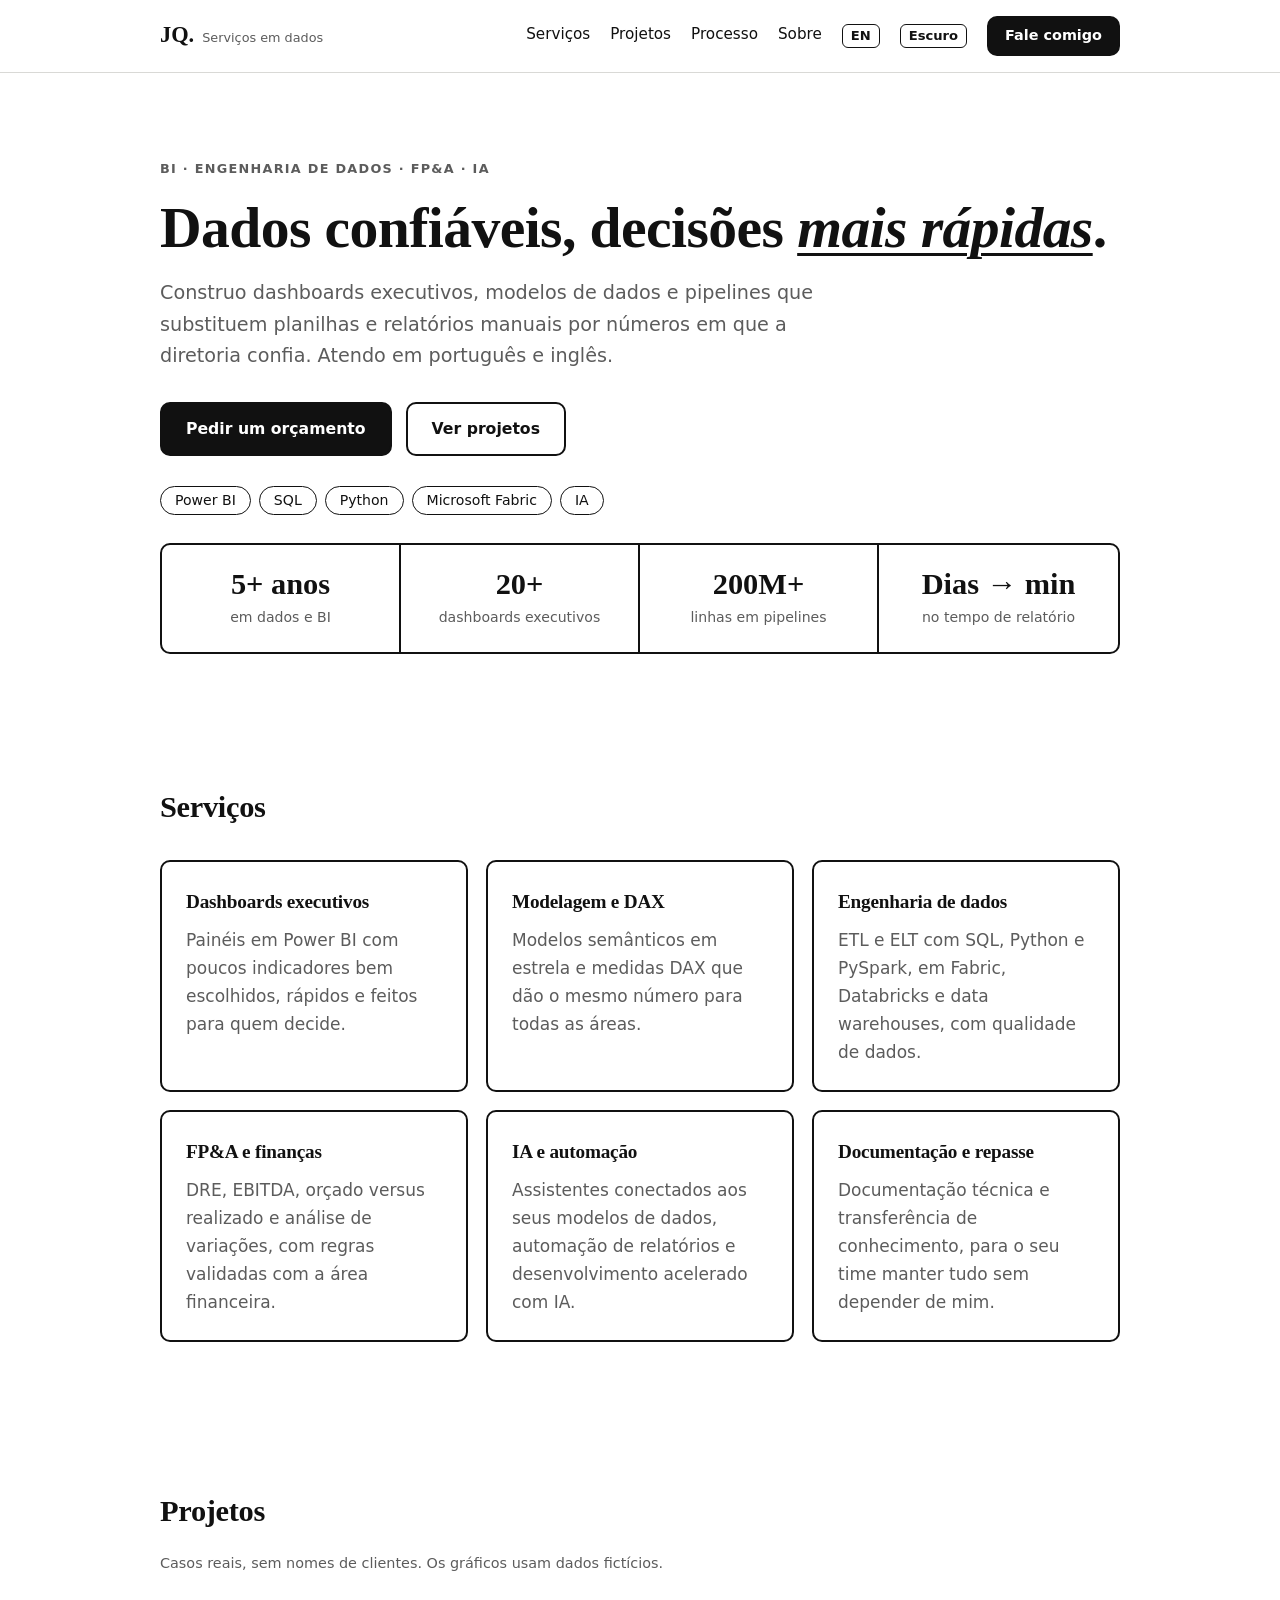
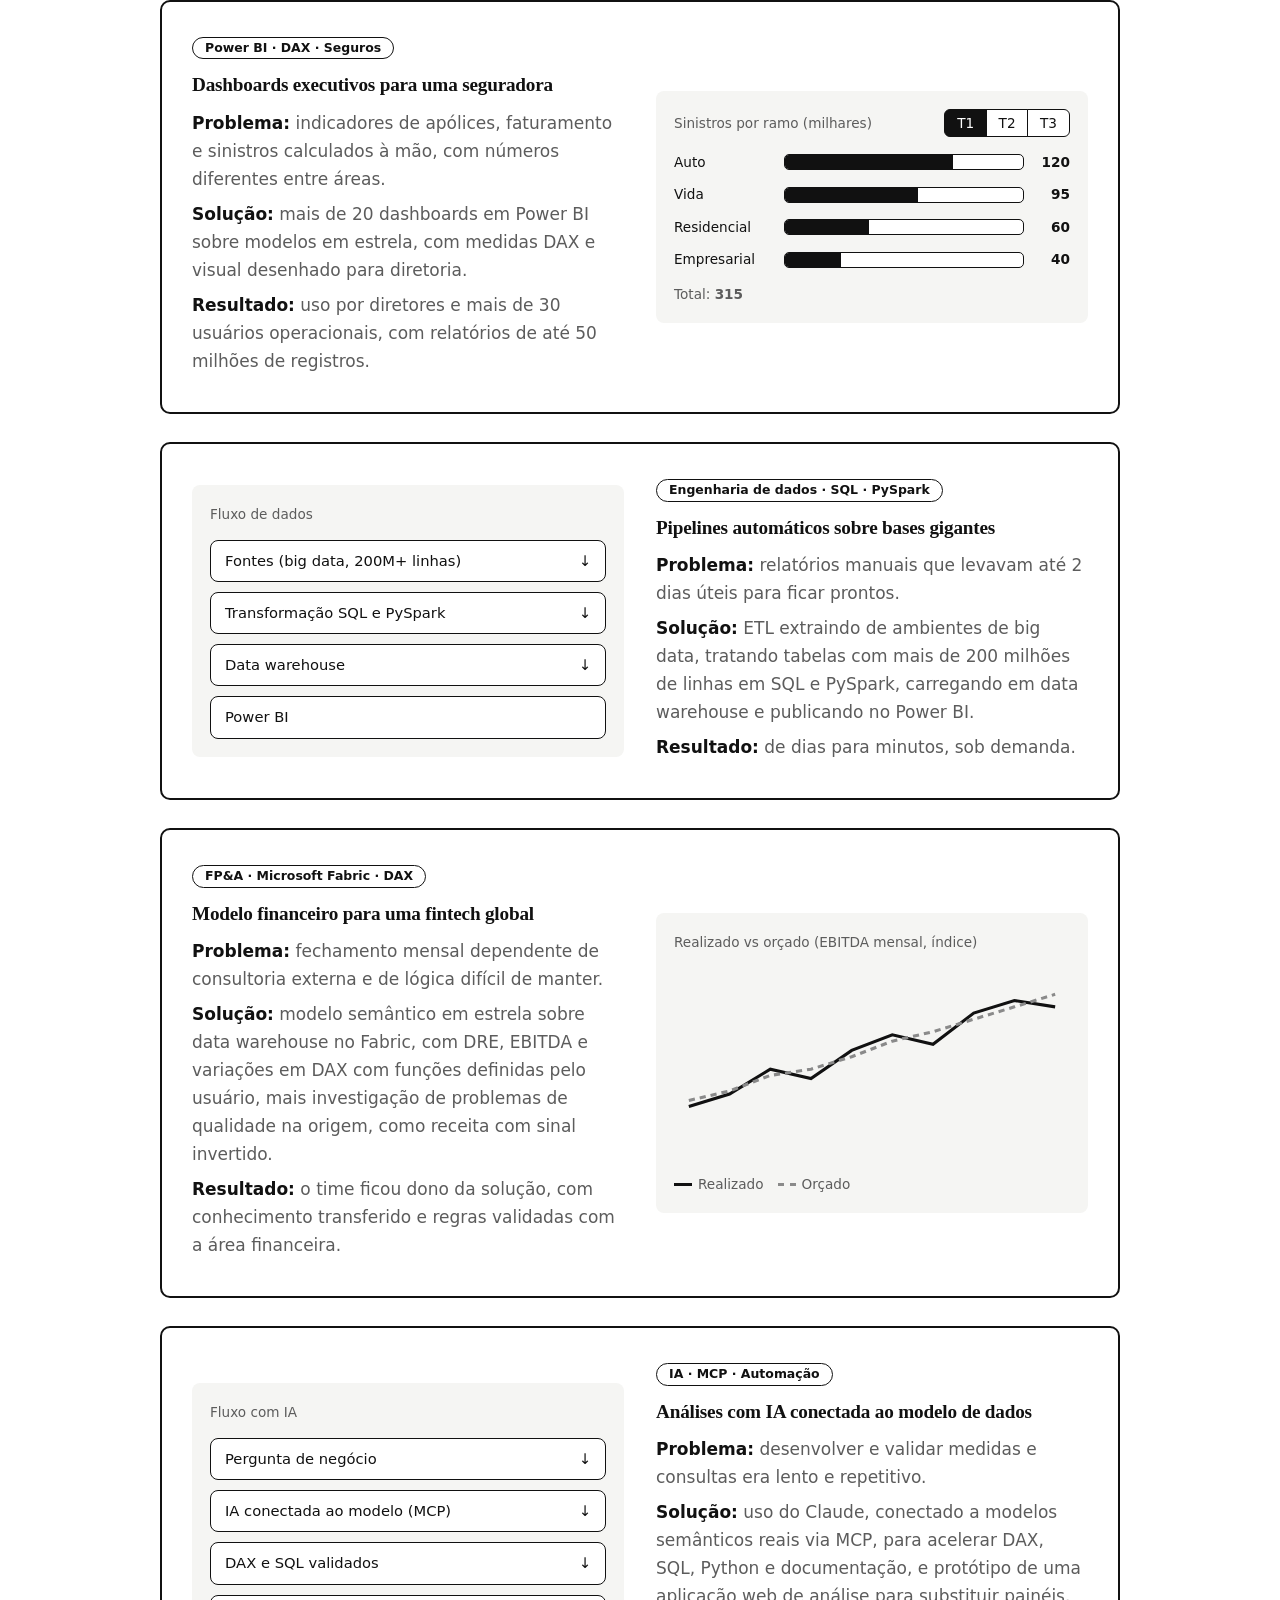
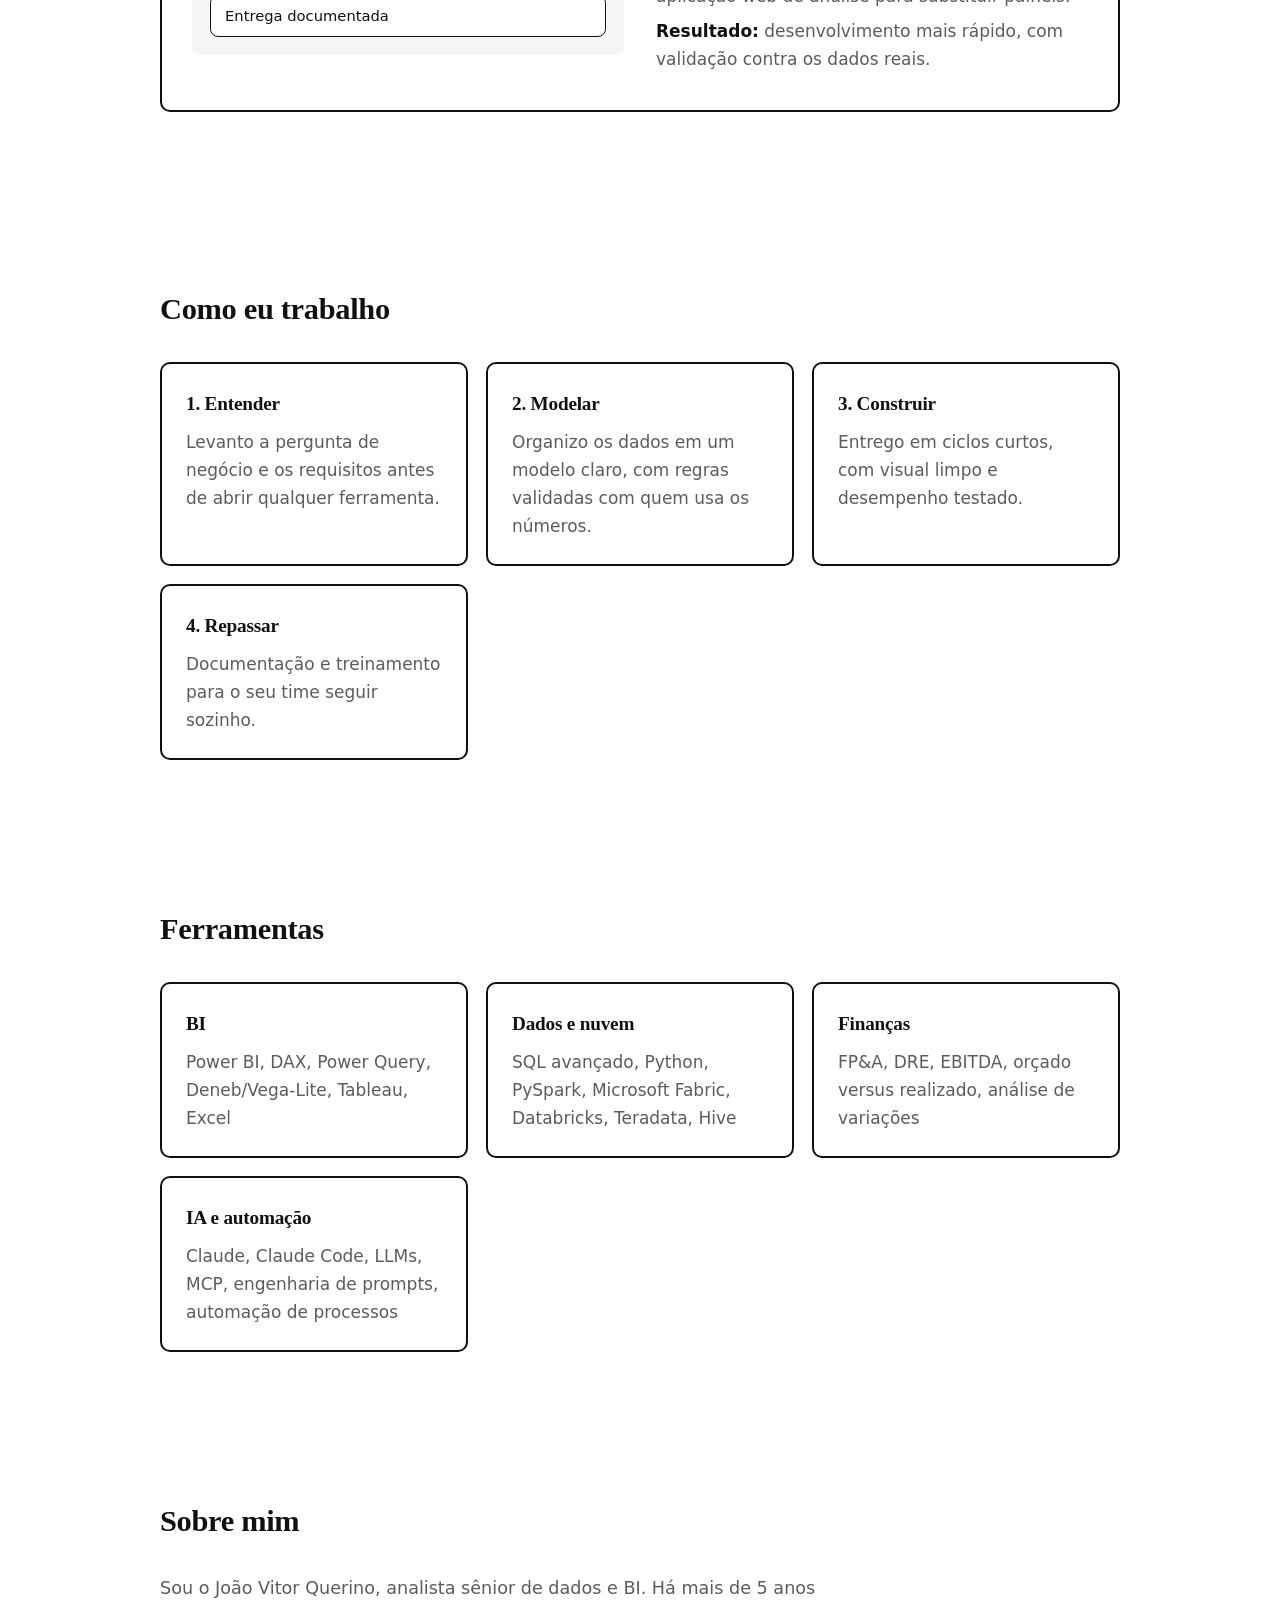
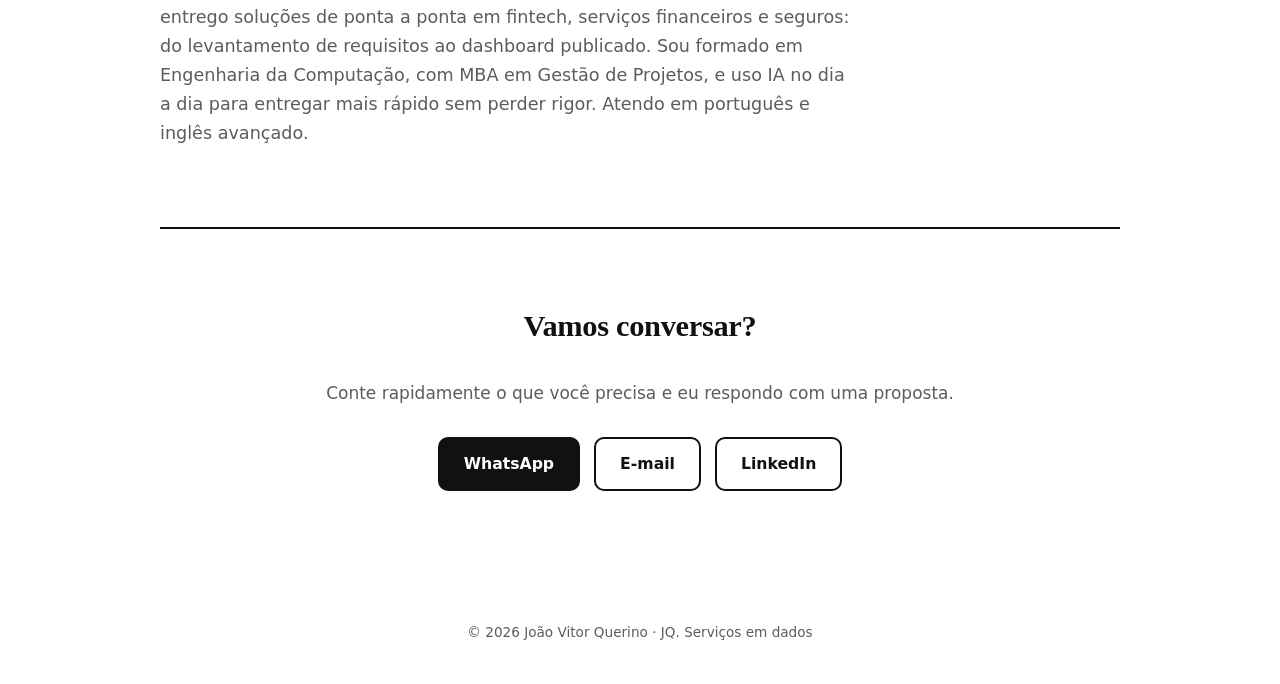
==== commit 7ef3b0bb: "Adiciona botao de WhatsApp" ====
--- a/index.html
+++ b/index.html
@@ -180,7 +180,8 @@
       <h2>Vamos conversar?</h2>
       <p>Conte rapidamente o que você precisa e eu respondo com uma proposta.</p>
       <div class="actions center-a">
-        <a class="btn" href="mailto:joaovquerino@gmail.com">E-mail</a>
+        <a class="btn" href="https://wa.me/5511939303151?text=Ol%C3%A1%2C%20vi%20seu%20portf%C3%B3lio%20e%20gostaria%20de%20conversar.">WhatsApp</a>
+        <a class="btn ghost" href="mailto:joaovquerino@gmail.com">E-mail</a>
         <a class="btn ghost" href="https://www.linkedin.com/in/joaovquerino">LinkedIn</a>
       </div>
     </section>
